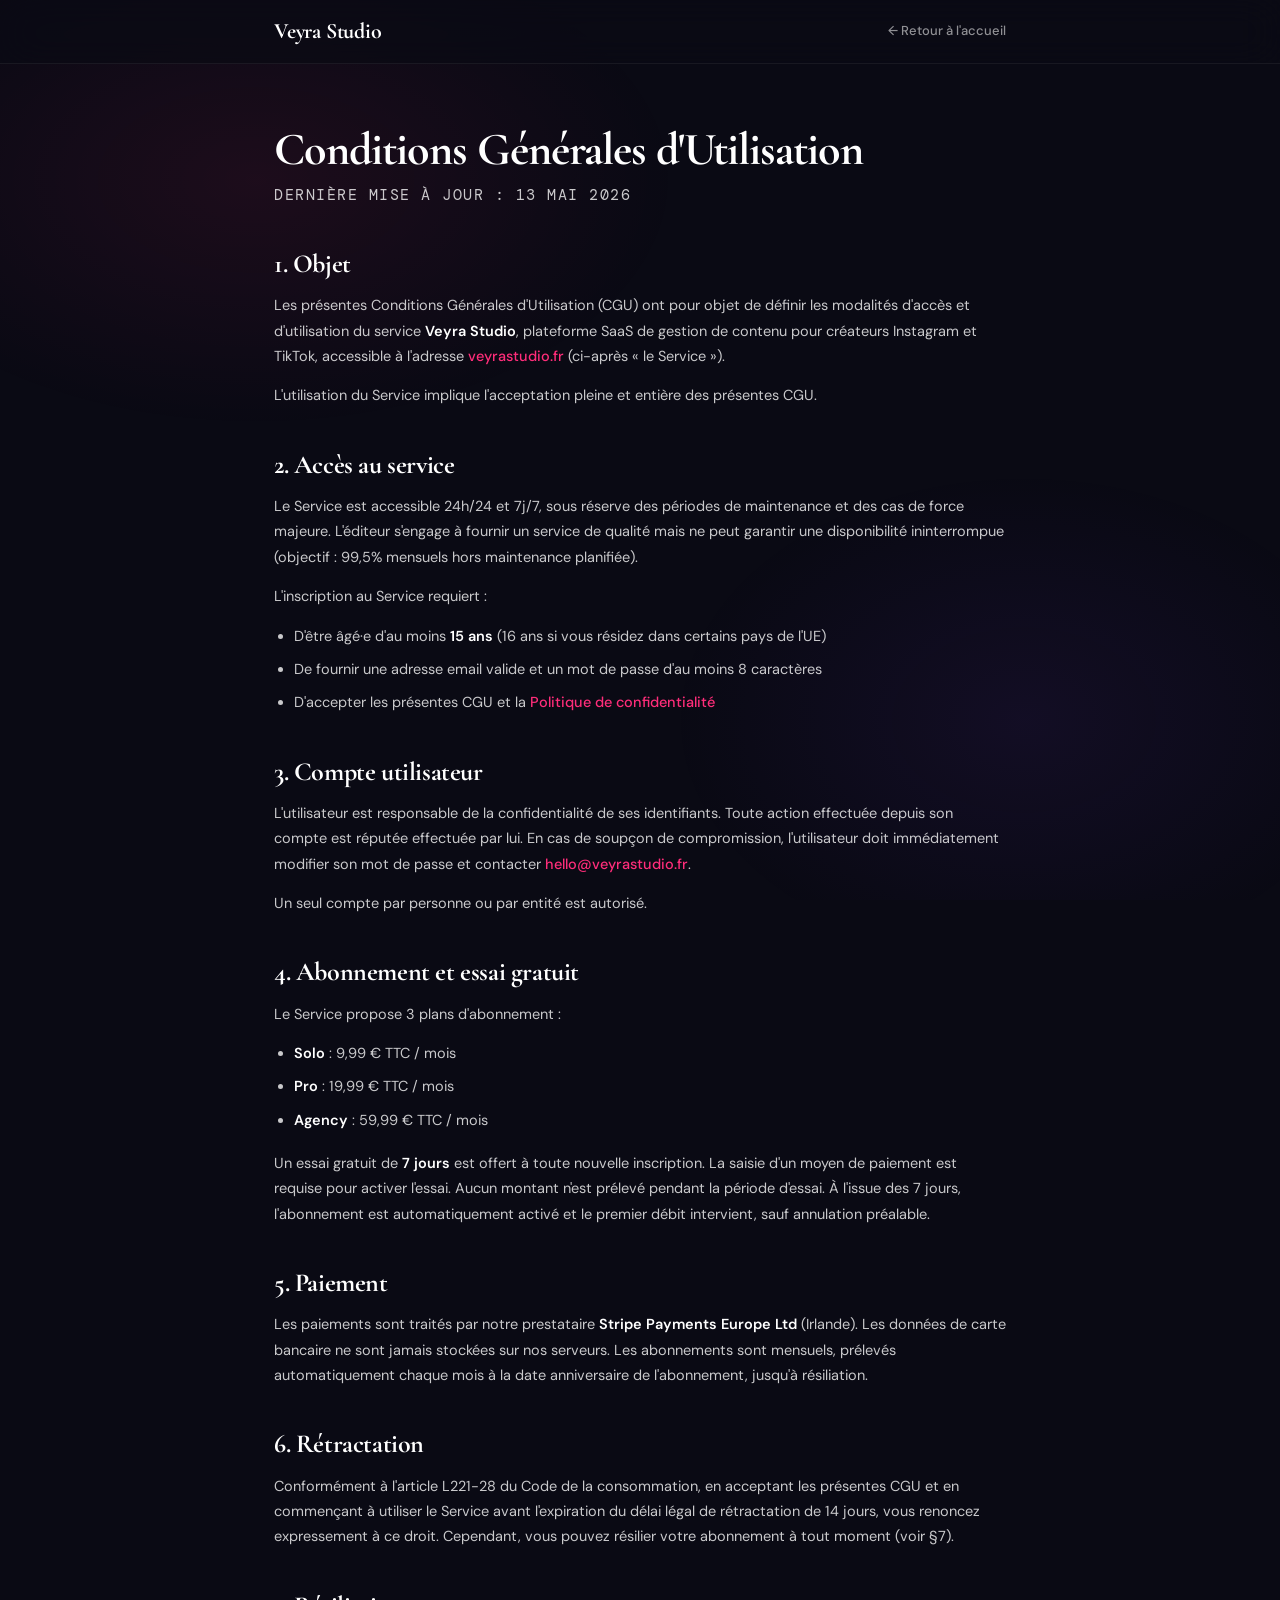
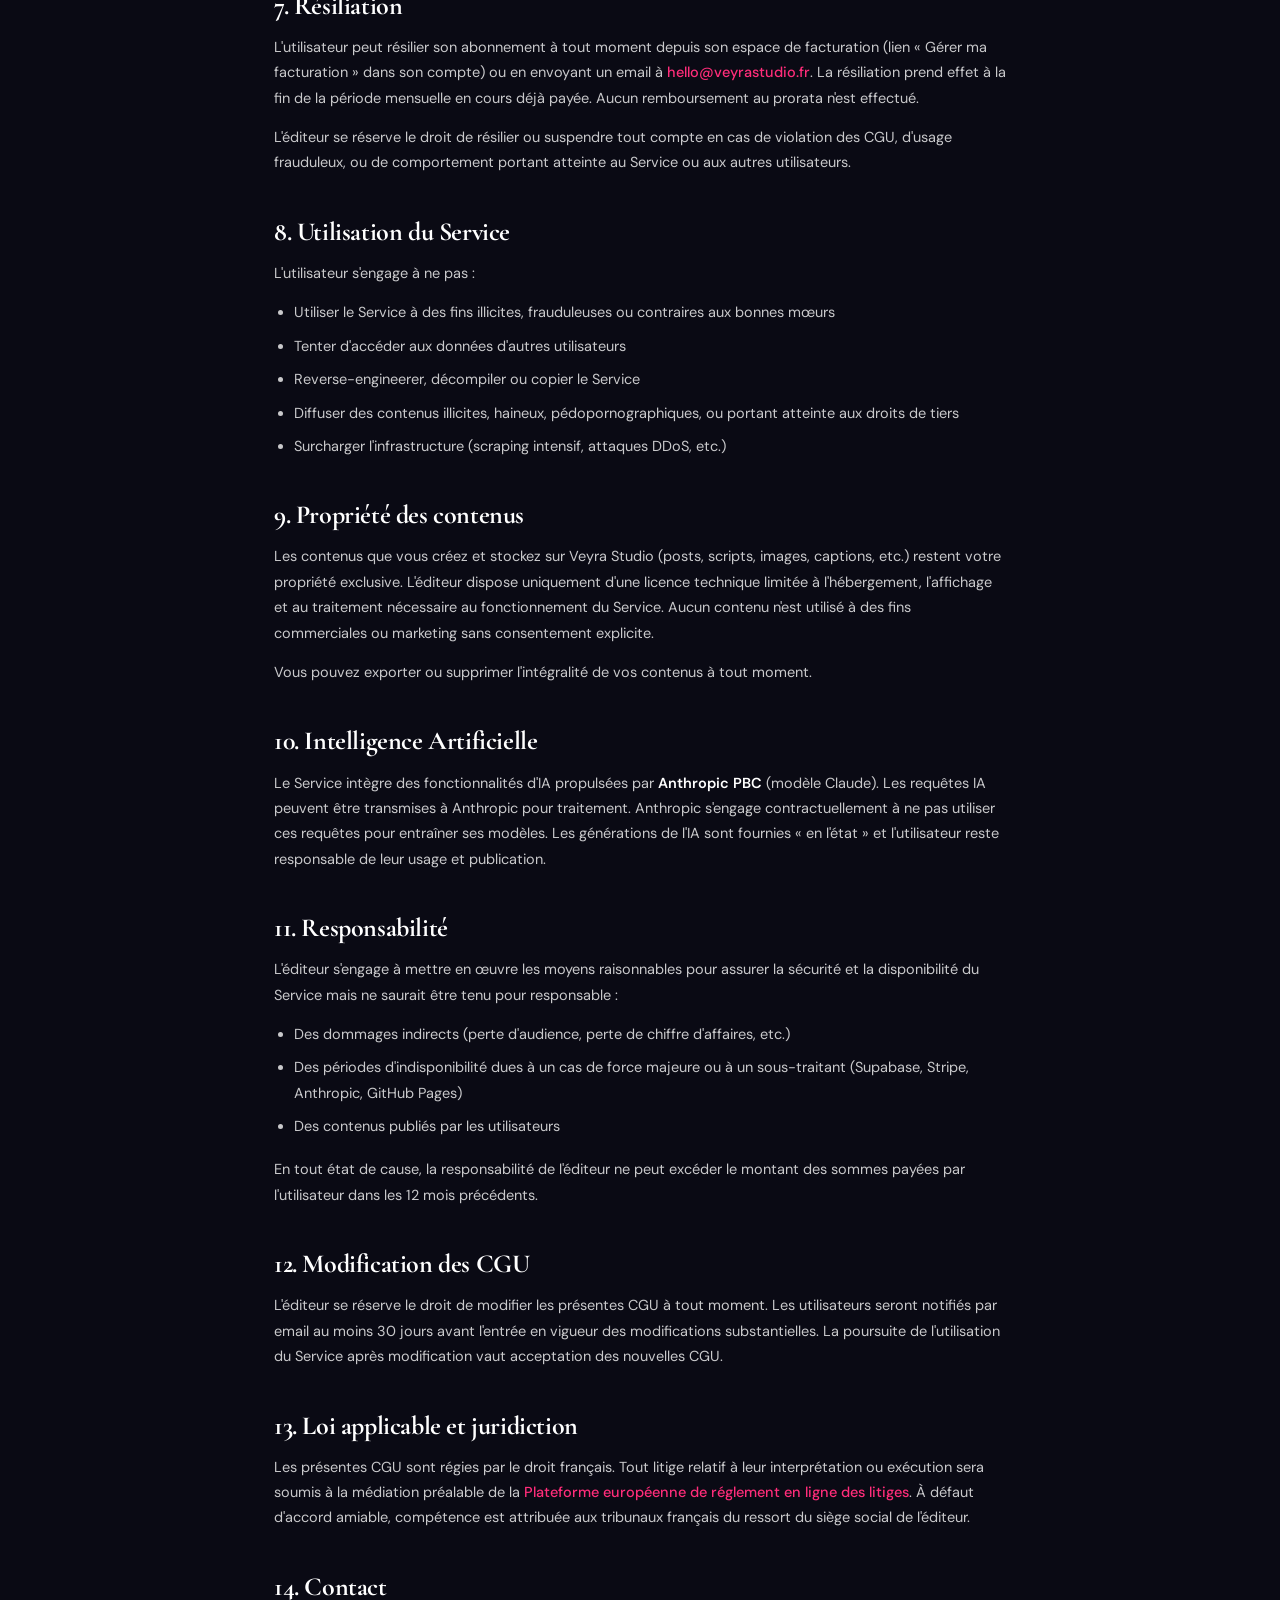
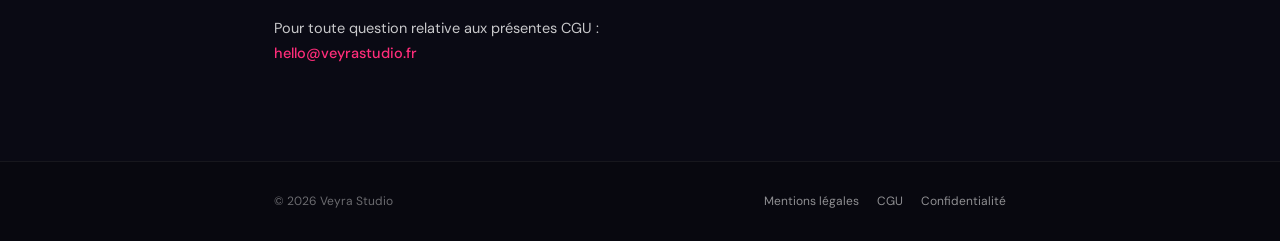
==== cgu.html @ 6ecb507b "Chantier 3/5 — Pages légales (mentions / CGU / confidentialité) 3 pages standalone HTML (RGPD-compli" ====
<!DOCTYPE html>
<html lang="fr">
<head>
<meta charset="UTF-8">
<meta name="viewport" content="width=device-width,initial-scale=1.0">
<title>Conditions G&eacute;n&eacute;rales d'Utilisation &mdash; Veyra Studio</title>
<meta name="description" content="Conditions G&eacute;n&eacute;rales d'Utilisation de Veyra Studio &mdash; r&egrave;gles d'acc&egrave;s et d'utilisation du service.">
<meta name="robots" content="index,follow">
<link rel="canonical" href="https://veyrastudio.fr/cgu.html">
<link rel="icon" type="image/svg+xml" href="/favicon.svg">
<link rel="apple-touch-icon" sizes="180x180" href="/apple-touch-icon.png">
<link rel="preconnect" href="https://fonts.googleapis.com">
<link href="https://fonts.googleapis.com/css2?family=Cormorant+Garamond:ital,wght@0,600;0,700;1,700&family=DM+Sans:opsz,wght@9..40,300;9..40,400;9..40,500;9..40,600;9..40,700&family=DM+Mono:wght@400;500&display=swap" rel="stylesheet">
<link rel="stylesheet" href="css/style.css?v=8">
</head>
<body class="legal-body">

<header class="legal-header">
  <div class="legal-wrap">
    <a href="/" class="legal-logo">Veyra Studio</a>
    <a href="/" class="legal-back">&larr; Retour &agrave; l'accueil</a>
  </div>
</header>

<main class="legal-main">
  <div class="legal-wrap">

    <h1>Conditions G&eacute;n&eacute;rales d'Utilisation</h1>
    <p class="legal-lead">Derni&egrave;re mise &agrave; jour&nbsp;: 13 mai 2026</p>

    <h2>1. Objet</h2>
    <p>
      Les pr&eacute;sentes Conditions G&eacute;n&eacute;rales d'Utilisation (CGU) ont pour objet de d&eacute;finir les modalit&eacute;s d'acc&egrave;s et d'utilisation du service <strong>Veyra Studio</strong>, plateforme SaaS de gestion de contenu pour cr&eacute;ateurs Instagram et TikTok, accessible &agrave; l'adresse <a href="https://veyrastudio.fr">veyrastudio.fr</a> (ci-apr&egrave;s &laquo;&nbsp;le Service&nbsp;&raquo;).
    </p>
    <p>
      L'utilisation du Service implique l'acceptation pleine et enti&egrave;re des pr&eacute;sentes CGU.
    </p>

    <h2>2. Acc&egrave;s au service</h2>
    <p>
      Le Service est accessible 24h/24 et 7j/7, sous r&eacute;serve des p&eacute;riodes de maintenance et des cas de force majeure. L'&eacute;diteur s'engage &agrave; fournir un service de qualit&eacute; mais ne peut garantir une disponibilit&eacute; ininterrompue (objectif&nbsp;: 99,5% mensuels hors maintenance planifi&eacute;e).
    </p>
    <p>
      L'inscription au Service requiert&nbsp;:
    </p>
    <ul>
      <li>D'&ecirc;tre &acirc;g&eacute;&middot;e d'au moins <strong>15 ans</strong> (16 ans si vous r&eacute;sidez dans certains pays de l'UE)</li>
      <li>De fournir une adresse email valide et un mot de passe d'au moins 8 caract&egrave;res</li>
      <li>D'accepter les pr&eacute;sentes CGU et la <a href="/confidentialite.html">Politique de confidentialit&eacute;</a></li>
    </ul>

    <h2>3. Compte utilisateur</h2>
    <p>
      L'utilisateur est responsable de la confidentialit&eacute; de ses identifiants. Toute action effectu&eacute;e depuis son compte est r&eacute;put&eacute;e effectu&eacute;e par lui. En cas de soup&ccedil;on de compromission, l'utilisateur doit imm&eacute;diatement modifier son mot de passe et contacter <a href="mailto:hello@veyrastudio.fr">hello@veyrastudio.fr</a>.
    </p>
    <p>
      Un seul compte par personne ou par entit&eacute; est autoris&eacute;.
    </p>

    <h2>4. Abonnement et essai gratuit</h2>
    <p>
      Le Service propose 3 plans d'abonnement&nbsp;:
    </p>
    <ul>
      <li><strong>Solo</strong>&nbsp;: 9,99&nbsp;&euro; TTC / mois</li>
      <li><strong>Pro</strong>&nbsp;: 19,99&nbsp;&euro; TTC / mois</li>
      <li><strong>Agency</strong>&nbsp;: 59,99&nbsp;&euro; TTC / mois</li>
    </ul>
    <p>
      Un essai gratuit de <strong>7 jours</strong> est offert &agrave; toute nouvelle inscription. La saisie d'un moyen de paiement est requise pour activer l'essai. Aucun montant n'est pr&eacute;lev&eacute; pendant la p&eacute;riode d'essai. &Agrave; l'issue des 7 jours, l'abonnement est automatiquement activ&eacute; et le premier d&eacute;bit intervient, sauf annulation pr&eacute;alable.
    </p>

    <h2>5. Paiement</h2>
    <p>
      Les paiements sont trait&eacute;s par notre prestataire <strong>Stripe Payments Europe Ltd</strong> (Irlande). Les donn&eacute;es de carte bancaire ne sont jamais stock&eacute;es sur nos serveurs. Les abonnements sont mensuels, pr&eacute;lev&eacute;s automatiquement chaque mois &agrave; la date anniversaire de l'abonnement, jusqu'&agrave; r&eacute;siliation.
    </p>

    <h2>6. R&eacute;tractation</h2>
    <p>
      Conform&eacute;ment &agrave; l'article L221-28 du Code de la consommation, en acceptant les pr&eacute;sentes CGU et en commen&ccedil;ant &agrave; utiliser le Service avant l'expiration du d&eacute;lai l&eacute;gal de r&eacute;tractation de 14 jours, vous renoncez expressement &agrave; ce droit. Cependant, vous pouvez r&eacute;silier votre abonnement &agrave; tout moment (voir &sect;7).
    </p>

    <h2>7. R&eacute;siliation</h2>
    <p>
      L'utilisateur peut r&eacute;silier son abonnement &agrave; tout moment depuis son espace de facturation (lien &laquo;&nbsp;G&eacute;rer ma facturation&nbsp;&raquo; dans son compte) ou en envoyant un email &agrave; <a href="mailto:hello@veyrastudio.fr">hello@veyrastudio.fr</a>. La r&eacute;siliation prend effet &agrave; la fin de la p&eacute;riode mensuelle en cours d&eacute;j&agrave; pay&eacute;e. Aucun remboursement au prorata n'est effectu&eacute;.
    </p>
    <p>
      L'&eacute;diteur se r&eacute;serve le droit de r&eacute;silier ou suspendre tout compte en cas de violation des CGU, d'usage frauduleux, ou de comportement portant atteinte au Service ou aux autres utilisateurs.
    </p>

    <h2>8. Utilisation du Service</h2>
    <p>L'utilisateur s'engage &agrave; ne pas&nbsp;:</p>
    <ul>
      <li>Utiliser le Service &agrave; des fins illicites, frauduleuses ou contraires aux bonnes m&oelig;urs</li>
      <li>Tenter d'acc&eacute;der aux donn&eacute;es d'autres utilisateurs</li>
      <li>Reverse-engineerer, d&eacute;compiler ou copier le Service</li>
      <li>Diffuser des contenus illicites, haineux, p&eacute;dopornographiques, ou portant atteinte aux droits de tiers</li>
      <li>Surcharger l'infrastructure (scraping intensif, attaques DDoS, etc.)</li>
    </ul>

    <h2>9. Propri&eacute;t&eacute; des contenus</h2>
    <p>
      Les contenus que vous cr&eacute;ez et stockez sur Veyra Studio (posts, scripts, images, captions, etc.) restent votre propri&eacute;t&eacute; exclusive. L'&eacute;diteur dispose uniquement d'une licence technique limit&eacute;e &agrave; l'h&eacute;bergement, l'affichage et au traitement n&eacute;cessaire au fonctionnement du Service. Aucun contenu n'est utilis&eacute; &agrave; des fins commerciales ou marketing sans consentement explicite.
    </p>
    <p>
      Vous pouvez exporter ou supprimer l'int&eacute;gralit&eacute; de vos contenus &agrave; tout moment.
    </p>

    <h2>10. Intelligence Artificielle</h2>
    <p>
      Le Service int&egrave;gre des fonctionnalit&eacute;s d'IA propuls&eacute;es par <strong>Anthropic PBC</strong> (mod&egrave;le Claude). Les requ&ecirc;tes IA peuvent &ecirc;tre transmises &agrave; Anthropic pour traitement. Anthropic s'engage contractuellement &agrave; ne pas utiliser ces requ&ecirc;tes pour entra&icirc;ner ses mod&egrave;les. Les g&eacute;n&eacute;rations de l'IA sont fournies &laquo;&nbsp;en l'&eacute;tat&nbsp;&raquo; et l'utilisateur reste responsable de leur usage et publication.
    </p>

    <h2>11. Responsabilit&eacute;</h2>
    <p>
      L'&eacute;diteur s'engage &agrave; mettre en &oelig;uvre les moyens raisonnables pour assurer la s&eacute;curit&eacute; et la disponibilit&eacute; du Service mais ne saurait &ecirc;tre tenu pour responsable&nbsp;:
    </p>
    <ul>
      <li>Des dommages indirects (perte d'audience, perte de chiffre d'affaires, etc.)</li>
      <li>Des p&eacute;riodes d'indisponibilit&eacute; dues &agrave; un cas de force majeure ou &agrave; un sous-traitant (Supabase, Stripe, Anthropic, GitHub Pages)</li>
      <li>Des contenus publi&eacute;s par les utilisateurs</li>
    </ul>
    <p>
      En tout &eacute;tat de cause, la responsabilit&eacute; de l'&eacute;diteur ne peut exc&eacute;der le montant des sommes pay&eacute;es par l'utilisateur dans les 12 mois pr&eacute;c&eacute;dents.
    </p>

    <h2>12. Modification des CGU</h2>
    <p>
      L'&eacute;diteur se r&eacute;serve le droit de modifier les pr&eacute;sentes CGU &agrave; tout moment. Les utilisateurs seront notifi&eacute;s par email au moins 30 jours avant l'entr&eacute;e en vigueur des modifications substantielles. La poursuite de l'utilisation du Service apr&egrave;s modification vaut acceptation des nouvelles CGU.
    </p>

    <h2>13. Loi applicable et juridiction</h2>
    <p>
      Les pr&eacute;sentes CGU sont r&eacute;gies par le droit fran&ccedil;ais. Tout litige relatif &agrave; leur interpr&eacute;tation ou ex&eacute;cution sera soumis &agrave; la m&eacute;diation pr&eacute;alable de la <a href="https://www.economie.gouv.fr/mediation-conso" target="_blank" rel="noopener">Plateforme europ&eacute;enne de r&eacute;glement en ligne des litiges</a>. &Agrave; d&eacute;faut d'accord amiable, comp&eacute;tence est attribu&eacute;e aux tribunaux fran&ccedil;ais du ressort du si&egrave;ge social de l'&eacute;diteur.
    </p>

    <h2>14. Contact</h2>
    <p>
      Pour toute question relative aux pr&eacute;sentes CGU&nbsp;:<br>
      <a href="mailto:hello@veyrastudio.fr">hello@veyrastudio.fr</a>
    </p>

  </div>
</main>

<footer class="legal-footer">
  <div class="legal-wrap">
    <span>&copy; 2026 Veyra Studio</span>
    <span class="legal-footer-links">
      <a href="/mentions-legales.html">Mentions l&eacute;gales</a>
      <a href="/cgu.html">CGU</a>
      <a href="/confidentialite.html">Confidentialit&eacute;</a>
    </span>
  </div>
</footer>

</body>
</html>
---- css/style.css ----
/* ═══════════════════════════════════════════════
   VEYRA STUDIO — Styles
   ═══════════════════════════════════════════════ */

*{margin:0;padding:0;box-sizing:border-box;}
:root{
  --rose:#FF2D7A;--violet:#7C3AED;--tt:#FF004F;--ig:#C13584;
  --cyan:#06B6D4;--green:#059669;--amber:#F59E0B;--red:#EF4444;
  --bord:#E5E7EB;--surf:#F8F8FA;--muted:#6B7280;--ink:#18181B;
  --dark:#0A0A14;
}
body{font-family:'DM Sans',sans-serif;background:#F4F4F6;color:var(--ink);font-size:14px;line-height:1.6;-webkit-font-smoothing:antialiased;transition:background .3s,color .3s;}

/* ═══ DARK MODE ═══ */
body.dark{background:#0D0D1A;color:#F0F0F0;--bord:#2A2A3A;--surf:#13131F;--muted:#9CA3AF;--ink:#F0F0F0;}
body.dark .hdr{background:var(--dark);}
body.dark .cwrap{background:transparent;}
body.dark .tab-panel,.dark .tab-content{background:transparent;}
body.dark .pub-card,.dark .prod-card,.dark .fw-week,.dark .chart-block,.dark .ana-kpi,.dark .ps-card,.dark .fw-ps,.dark .pcal-wrap,.dark .pcal-day,.dark .week-hdr{background:#1A1A2E;border-color:#2A2A3A;color:#F0F0F0;}
body.dark .stats-panel,.dark .sp-inner{background:#13131F;border-color:#2A2A3A;}
body.dark input,.dark textarea,.dark select{background:#1A1A2E;color:#F0F0F0;border-color:#2A2A3A;}
body.dark .bnav{background:#0D0D1A;border-color:#2A2A3A;}
body.dark .bnt{color:#9CA3AF;}
body.dark .bnt.active{color:#fff;}
body.dark .modal-box{background:#1A1A2E;border-color:#2A2A3A;}
body.dark .fw-tip,.dark .ana-tip{background:#1A1A2E;border-color:#2A2A3A;}
body.dark table{background:#1A1A2E;}
body.dark th,.dark td{border-color:#2A2A3A;color:#F0F0F0;}
body.dark .sb{background:#13131F;border-color:#2A2A3A;color:#F0F0F0;}
body.dark .eng-row{background:#13131F;}

/* Dark mode toggle + theme picker */
.dark-toggle{background:none;border:1.5px solid rgba(255,255,255,.15);border-radius:8px;cursor:pointer;font-size:14px;padding:4px 8px;color:#fff;transition:all .15s;}
.dark-toggle:hover{background:rgba(255,255,255,.1);}
.theme-picker{width:26px;height:26px;border:2px solid rgba(255,255,255,.2);border-radius:50%;cursor:pointer;padding:0;background:none;outline:none;-webkit-appearance:none;}
.theme-picker::-webkit-color-swatch-wrapper{padding:0;border-radius:50%;}
.theme-picker::-webkit-color-swatch{border:none;border-radius:50%;}
::-webkit-scrollbar{width:4px;height:4px;}::-webkit-scrollbar-thumb{background:#d1d5db;border-radius:99px;}
@keyframes fadeUp{from{opacity:0;transform:translateY(10px)}to{opacity:1;transform:translateY(0)}}
@keyframes fadeIn{from{opacity:0}to{opacity:1}}
@keyframes shake{0%,100%{transform:translateX(0)}20%,60%{transform:translateX(-5px)}40%,80%{transform:translateX(5px)}}

/* ═══ LOGIN / SIGNUP ═══ */
#login-page{position:fixed;inset:0;background:var(--dark);display:flex;align-items:center;justify-content:center;z-index:999;padding:20px;overflow-y:auto;}
#login-page::before{content:'';position:absolute;inset:0;background:radial-gradient(ellipse 60% 70% at 20% 60%,rgba(255,45,122,.18),transparent 55%),radial-gradient(ellipse 50% 60% at 80% 30%,rgba(124,58,237,.15),transparent 50%);pointer-events:none;}
.lbox{position:relative;width:100%;max-width:380px;padding:32px 28px;background:rgba(255,255,255,.025);border:1.5px solid rgba(255,255,255,.06);border-radius:20px;backdrop-filter:blur(20px);-webkit-backdrop-filter:blur(20px);box-shadow:0 24px 60px rgba(0,0,0,.4);animation:fadeUp .4s ease;}
.llogo{font-family:'Cormorant Garamond',serif;font-size:32px;font-weight:700;color:#fff;text-align:center;margin-bottom:6px;letter-spacing:-.3px;}
.llogo em{color:var(--rose);font-style:italic;}
.lsub{text-align:center;font-size:12px;color:rgba(255,255,255,.45);margin-bottom:24px;font-weight:400;}

.lf{margin-bottom:14px;}
.lf label{display:block;font-size:10px;font-weight:700;color:rgba(255,255,255,.5);text-transform:uppercase;letter-spacing:.8px;margin-bottom:6px;}
.lf input{width:100%;padding:12px 14px;background:rgba(255,255,255,.05);border:1.5px solid rgba(255,255,255,.1);border-radius:10px;color:#fff;font-size:14px;font-family:'DM Sans',sans-serif;outline:none;transition:border-color .18s,background .18s;}
.lf input:focus{border-color:var(--rose);background:rgba(255,255,255,.07);}
.lf input::placeholder{color:rgba(255,255,255,.25);}

.lp-wrap{position:relative;}
.lp-wrap input{padding-right:42px;}
.lp-toggle{position:absolute;top:50%;right:10px;transform:translateY(-50%);background:none;border:none;color:rgba(255,255,255,.4);cursor:pointer;padding:6px;border-radius:6px;display:flex;align-items:center;justify-content:center;transition:color .15s;}
.lp-toggle:hover{color:rgba(255,255,255,.85);}
.lp-toggle.shown{color:var(--rose);}

.lbtn{width:100%;padding:13px;background:var(--rose);border:none;border-radius:10px;color:#fff;font-size:14px;font-weight:700;font-family:'DM Sans',sans-serif;cursor:pointer;margin-top:8px;transition:opacity .18s,transform .15s,box-shadow .18s;letter-spacing:.2px;}
.lbtn:hover{opacity:.92;transform:translateY(-1px);box-shadow:0 8px 20px rgba(255,45,122,.35);}
.lbtn:disabled{opacity:.5;cursor:not-allowed;transform:none;box-shadow:none;}

.lerr{background:rgba(239,68,68,.1);border:1px solid rgba(239,68,68,.25);border-radius:8px;padding:10px 13px;font-size:12px;color:#FCA5A5;margin-top:12px;text-align:center;opacity:0;max-height:0;overflow:hidden;transition:opacity .2s,max-height .25s;}
.lerr.show{opacity:1;max-height:100px;animation:shake .35s ease;}
.lerr.success{background:rgba(5,150,105,.12);border-color:rgba(5,150,105,.3);color:#6EE7B7;}

/* Segmented tabs */
.auth-tabs{position:relative;display:flex;background:rgba(255,255,255,.05);border:1.5px solid rgba(255,255,255,.08);border-radius:12px;padding:4px;margin-bottom:22px;}
.auth-tab{position:relative;z-index:1;flex:1;padding:9px 10px;background:transparent;border:none;border-radius:8px;color:rgba(255,255,255,.55);font-size:13px;font-weight:600;font-family:'DM Sans',sans-serif;cursor:pointer;transition:color .2s;outline:none;}
.auth-tab:hover{color:rgba(255,255,255,.85);}
.auth-tab.active{color:#fff;}
.auth-tab-indicator{position:absolute;top:4px;bottom:4px;left:4px;width:calc(50% - 4px);background:linear-gradient(135deg,var(--rose),#E11D74);border-radius:8px;box-shadow:0 4px 14px rgba(255,45,122,.35);transition:transform .28s cubic-bezier(.32,.72,0,1);z-index:0;}
.auth-tabs[data-mode="signup"] .auth-tab-indicator{transform:translateX(100%);}

/* Password strength */
.pwd-strength{height:3px;background:rgba(255,255,255,.07);border-radius:2px;margin-top:8px;overflow:hidden;}
.pwd-strength > span{display:block;height:100%;width:0%;background:var(--red);border-radius:2px;transition:width .25s ease,background .25s ease;}
.pwd-strength.weak > span{width:33%;background:#EF4444;}
.pwd-strength.medium > span{width:66%;background:#F59E0B;}
.pwd-strength.strong > span{width:100%;background:#10B981;}

/* Hints */
.auth-hint{font-size:11px;color:rgba(255,255,255,.45);margin-top:7px;line-height:1.45;}
.auth-hint.error{color:#FCA5A5;}
.auth-hint.success{color:#6EE7B7;}
.auth-hint.success::before{content:'✓ ';font-weight:700;}
.auth-hint.error::before{content:'✗ ';font-weight:700;}

/* ═══ APP ═══ */
#app{display:none;min-height:100vh;}
/* ═══ DATE/TIME INPUTS ═══ */
input[type="date"],input[type="time"]{background:#fff;border:1.5px solid var(--bord);border-radius:9px;padding:9px 12px;font-family:'DM Sans',sans-serif;font-size:13px;color:var(--ink);outline:none;width:100%;cursor:pointer;transition:border-color .15s;}
input[type="date"]:focus,input[type="time"]:focus{border-color:var(--rose);}
input[type="date"]::-webkit-calendar-picker-indicator{cursor:pointer;opacity:.5;}
#sync-indicator{position:fixed;top:12px;right:12px;z-index:9999;font-size:11px;font-weight:700;padding:5px 12px;border-radius:20px;background:rgba(5,150,105,.12);color:#059669;opacity:0;transition:opacity .4s;pointer-events:none;font-family:'DM Mono',monospace;letter-spacing:.3px;}

/* ═══ PAYWALL PAGE ═══ */
#paywall-page{position:fixed;inset:0;background:var(--dark);display:none;align-items:flex-start;justify-content:center;z-index:998;padding:40px 20px;overflow-y:auto;}
#paywall-page::before{content:'';position:absolute;inset:0;background:radial-gradient(ellipse 60% 70% at 20% 80%,rgba(255,45,122,.16),transparent 55%),radial-gradient(ellipse 50% 60% at 80% 20%,rgba(124,58,237,.14),transparent 50%);pointer-events:none;}
.pw-wrap{position:relative;width:100%;max-width:480px;animation:fadeUp .5s ease;}
.pw-brand{font-family:'Cormorant Garamond',serif;font-size:22px;font-weight:700;color:#fff;text-align:center;margin-bottom:36px;letter-spacing:-.2px;opacity:.95;}
.pw-headline{font-family:'Cormorant Garamond',serif;font-size:34px;font-weight:700;color:#fff;text-align:center;margin-bottom:8px;line-height:1.15;letter-spacing:-.5px;}
.pw-sub{text-align:center;font-size:14px;color:rgba(255,255,255,.55);margin-bottom:28px;line-height:1.55;}
.pw-card{background:rgba(255,255,255,.03);border:1.5px solid rgba(255,255,255,.08);border-radius:20px;padding:26px;backdrop-filter:blur(20px);-webkit-backdrop-filter:blur(20px);box-shadow:0 24px 60px rgba(0,0,0,.35);}
.pw-card-top{display:flex;align-items:flex-start;justify-content:space-between;margin-bottom:22px;padding-bottom:22px;border-bottom:1.5px solid rgba(255,255,255,.06);}
.pw-card-tag{display:inline-block;font-size:9px;font-weight:800;letter-spacing:2.5px;color:var(--rose);background:rgba(255,45,122,.12);padding:4px 9px;border-radius:6px;margin-bottom:10px;}
.pw-card-price{font-family:'Cormorant Garamond',serif;color:#fff;display:flex;align-items:baseline;gap:4px;}
.pw-card-price strong{font-size:38px;font-weight:700;letter-spacing:-1px;}
.pw-card-price span{font-size:13px;color:rgba(255,255,255,.5);font-family:'DM Sans',sans-serif;}
.pw-card-trial{font-size:12px;color:#6EE7B7;margin-top:6px;font-weight:500;}
.pw-features{display:flex;flex-direction:column;gap:14px;margin-bottom:22px;}
.pw-feat{display:flex;gap:12px;align-items:flex-start;}
.pw-feat-icon{width:32px;height:32px;flex-shrink:0;display:flex;align-items:center;justify-content:center;background:rgba(255,255,255,.05);border-radius:8px;font-size:16px;}
.pw-feat-title{font-size:13px;font-weight:600;color:#fff;margin-bottom:2px;}
.pw-feat-desc{font-size:12px;color:rgba(255,255,255,.5);line-height:1.4;}
.pw-cta{width:100%;padding:14px;background:var(--rose);border:none;border-radius:11px;color:#fff;font-size:14px;font-weight:700;font-family:'DM Sans',sans-serif;cursor:pointer;transition:opacity .18s,transform .15s,box-shadow .18s;letter-spacing:.2px;}
.pw-cta:hover{opacity:.94;transform:translateY(-1px);box-shadow:0 10px 26px rgba(255,45,122,.4);}
.pw-cta:disabled{opacity:.5;cursor:not-allowed;transform:none;box-shadow:none;}
.pw-trust{display:flex;align-items:center;justify-content:center;gap:8px;margin-top:12px;font-size:11px;color:rgba(255,255,255,.4);}
.pw-foot{display:flex;justify-content:center;gap:14px;margin-top:24px;}
.pw-secondary,.pw-logout{background:none;border:none;color:rgba(255,255,255,.45);font-size:12px;font-weight:500;cursor:pointer;font-family:'DM Sans',sans-serif;padding:6px 8px;transition:color .15s;}
.pw-secondary:hover,.pw-logout:hover{color:#fff;}

/* Paywall 3-plan grid */
.pw-wrap-wide{max-width:1080px;}
.pw-plans{display:grid;grid-template-columns:repeat(3,1fr);gap:16px;align-items:start;margin-bottom:18px;}
.pw-plan{position:relative;padding:24px 22px;background:rgba(255,255,255,.03);border:1.5px solid rgba(255,255,255,.08);border-radius:18px;backdrop-filter:blur(18px);-webkit-backdrop-filter:blur(18px);box-shadow:0 18px 44px rgba(0,0,0,.35);transition:transform .25s,border-color .25s;}
.pw-plan:hover{transform:translateY(-3px);border-color:rgba(255,255,255,.16);}
.pw-plan-popular{border-color:rgba(255,45,122,.5);background:linear-gradient(180deg,rgba(255,45,122,.08),rgba(255,255,255,.025) 30%);box-shadow:0 18px 44px rgba(255,45,122,.18),0 0 0 1px rgba(255,45,122,.25);transform:translateY(-6px);}
.pw-plan-popular:hover{transform:translateY(-9px);}
.pw-plan-badge{position:absolute;top:-12px;left:50%;transform:translateX(-50%);background:linear-gradient(135deg,#FF2D7A,#7C3AED);color:#fff;font-size:9px;font-weight:800;letter-spacing:1.8px;padding:5px 12px;border-radius:99px;box-shadow:0 6px 18px rgba(255,45,122,.4);}
.pw-plan-tag{display:inline-block;font-size:9px;font-weight:800;letter-spacing:2.2px;color:var(--rose);background:rgba(255,45,122,.12);padding:4px 9px;border-radius:6px;margin-bottom:10px;}
.pw-plan-name{font-size:11px;color:rgba(255,255,255,.5);margin-bottom:14px;font-weight:500;}
.pw-plan-price{font-family:'Cormorant Garamond',serif;color:#fff;display:flex;align-items:baseline;gap:5px;margin-bottom:8px;}
.pw-plan-price strong{font-size:36px;font-weight:700;letter-spacing:-1px;}
.pw-plan-price span{font-size:13px;color:rgba(255,255,255,.5);font-family:'DM Sans',sans-serif;}
.pw-plan-trial{font-size:11px;color:#6EE7B7;font-weight:500;margin-bottom:18px;padding-bottom:18px;border-bottom:1.5px solid rgba(255,255,255,.06);}
.pw-plan-feats{list-style:none;padding:0;margin:0 0 22px 0;}
.pw-plan-feats li{font-size:12.5px;color:rgba(255,255,255,.78);padding:6px 0 6px 22px;position:relative;line-height:1.4;}
.pw-plan-feats li::before{content:'';position:absolute;left:0;top:11px;width:11px;height:6px;border-left:1.8px solid var(--rose);border-bottom:1.8px solid var(--rose);transform:rotate(-45deg);}
.pw-plan-cta{width:100%;}
.pw-cta-ghost{padding:13px;background:rgba(255,255,255,.05);border:1.5px solid rgba(255,255,255,.12);border-radius:10px;color:#fff;font-size:13px;font-weight:700;font-family:'DM Sans',sans-serif;cursor:pointer;transition:all .18s;}
.pw-cta-ghost:hover{background:rgba(255,255,255,.1);border-color:rgba(255,255,255,.2);}
.pw-cta-ghost:disabled{opacity:.5;cursor:not-allowed;}

@media (max-width:900px){
  .pw-plans{grid-template-columns:1fr;max-width:420px;margin:0 auto 18px;}
  .pw-plan-popular{transform:none;}
  .pw-plan-popular:hover{transform:translateY(-3px);}
}

/* ═══ HEADER SUB BADGE ═══ */
.sub-badge{align-items:center;gap:5px;padding:4px 10px;border-radius:99px;font-size:10px;font-weight:800;font-family:'DM Mono',monospace;letter-spacing:1.2px;cursor:pointer;border:1.5px solid transparent;transition:transform .15s,opacity .15s;user-select:none;}
.sub-badge:hover{transform:translateY(-1px);opacity:.92;}
.sub-badge.trial{background:rgba(124,58,237,.18);border-color:rgba(124,58,237,.35);color:#C4B5FD;}
.sub-badge.active{background:rgba(255,45,122,.18);border-color:rgba(255,45,122,.35);color:#FFC1D8;}
.sub-badge.admin{background:rgba(245,158,11,.18);border-color:rgba(245,158,11,.35);color:#FCD34D;}

/* "Back to landing" link inside the auth card */
.lbox-back{position:absolute;top:-32px;left:0;background:none;border:none;color:rgba(255,255,255,.5);font-size:12px;font-weight:500;font-family:'DM Sans',sans-serif;cursor:pointer;padding:6px 4px;transition:color .15s;}
.lbox-back:hover{color:#fff;}

/* ═══ LEGAL PAGES (mentions / CGU / privacy) ═══ */
body.legal-body{background:var(--dark);color:#F0F0F0;font-family:'DM Sans',sans-serif;-webkit-font-smoothing:antialiased;}
.legal-wrap{width:100%;max-width:780px;margin:0 auto;padding:0 24px;}
.legal-header{position:sticky;top:0;backdrop-filter:blur(20px);-webkit-backdrop-filter:blur(20px);background:rgba(10,10,20,.7);border-bottom:1px solid rgba(255,255,255,.06);z-index:10;}
.legal-header .legal-wrap{display:flex;align-items:center;justify-content:space-between;padding-top:14px;padding-bottom:14px;}
.legal-logo{font-family:'Cormorant Garamond',serif;font-size:22px;font-weight:700;color:#fff;letter-spacing:-.2px;text-decoration:none;}
.legal-back{color:rgba(255,255,255,.55);font-size:13px;text-decoration:none;font-weight:500;transition:color .15s;}
.legal-back:hover{color:#fff;}
.legal-main{padding:60px 0 80px;position:relative;}
.legal-main::before{content:'';position:fixed;inset:0;background:radial-gradient(ellipse 60% 50% at 20% 20%,rgba(255,45,122,.08),transparent 55%),radial-gradient(ellipse 50% 50% at 80% 80%,rgba(124,58,237,.08),transparent 55%);pointer-events:none;z-index:0;}
.legal-main > .legal-wrap{position:relative;z-index:1;}
.legal-main h1{font-family:'Cormorant Garamond',serif;font-size:46px;font-weight:700;color:#fff;letter-spacing:-1px;margin-bottom:8px;line-height:1.1;}
.legal-lead{font-family:'DM Mono',monospace;font-size:11px;letter-spacing:1.5px;color:rgba(255,255,255,.4);text-transform:uppercase;margin-bottom:36px;}
.legal-main h2{font-family:'Cormorant Garamond',serif;font-size:26px;font-weight:700;color:#fff;margin:40px 0 14px;line-height:1.2;letter-spacing:-.4px;}
.legal-main h3{font-size:15px;font-weight:700;color:#fff;margin:24px 0 10px;}
.legal-main p{font-size:14.5px;line-height:1.75;color:rgba(255,255,255,.78);margin-bottom:14px;}
.legal-main ul{padding-left:20px;margin-bottom:18px;}
.legal-main ul li{font-size:14.5px;line-height:1.75;color:rgba(255,255,255,.78);margin-bottom:8px;}
.legal-main strong{color:#fff;font-weight:600;}
.legal-main a{color:var(--rose);text-decoration:none;font-weight:500;}
.legal-main a:hover{text-decoration:underline;}
.legal-main code{font-family:'DM Mono',monospace;font-size:12px;background:rgba(255,255,255,.06);padding:2px 6px;border-radius:4px;color:#FFC1D8;}
.legal-table{width:100%;border-collapse:collapse;margin:18px 0;font-size:13.5px;}
.legal-table th{text-align:left;padding:10px 12px;background:rgba(255,255,255,.04);color:rgba(255,255,255,.6);font-weight:600;font-size:12px;text-transform:uppercase;letter-spacing:.6px;border-bottom:1.5px solid rgba(255,255,255,.1);}
.legal-table td{padding:10px 12px;border-bottom:1px solid rgba(255,255,255,.06);color:rgba(255,255,255,.78);line-height:1.55;vertical-align:top;}
.legal-footer{padding:30px 0;border-top:1px solid rgba(255,255,255,.06);background:rgba(0,0,0,.25);}
.legal-footer .legal-wrap{display:flex;align-items:center;justify-content:space-between;font-size:12px;color:rgba(255,255,255,.4);}
.legal-footer-links{display:flex;gap:18px;}
.legal-footer-links a{color:rgba(255,255,255,.55);text-decoration:none;transition:color .15s;}
.legal-footer-links a:hover{color:#fff;}
@media (max-width:560px){
  .legal-main h1{font-size:32px;}
  .legal-main h2{font-size:21px;}
  .legal-table{font-size:12px;}
  .legal-footer .legal-wrap{flex-direction:column;gap:12px;text-align:center;}
}

/* App-only UI elements must NEVER bleed onto the public landing */
body.on-landing #hash-fab,
body.on-landing #notes-fab,
body.on-landing #hash-panel,
body.on-landing #notes-panel,
body.on-landing #sync-indicator,
body.on-landing #milestone-popup,
body.on-landing .bnav{display:none !important;}

/* ═══ PUBLIC LANDING ═══ */
body.on-landing{background:var(--dark);color:#F0F0F0;overflow-x:hidden;}
#landing-page{display:block;position:relative;background:var(--dark);color:#F0F0F0;min-height:100vh;font-family:'DM Sans',sans-serif;}
#landing-page::before{content:'';position:fixed;inset:0;background:radial-gradient(ellipse 70% 60% at 15% 25%,rgba(255,45,122,.14),transparent 50%),radial-gradient(ellipse 60% 55% at 85% 75%,rgba(124,58,237,.12),transparent 50%);pointer-events:none;z-index:0;}
#landing-page > *{position:relative;z-index:1;}

.land-wrap{width:100%;max-width:1100px;margin:0 auto;padding:0 24px;}
.land-wrap-narrow{max-width:760px;}

/* Top nav */
.land-nav{position:sticky;top:0;backdrop-filter:blur(20px);-webkit-backdrop-filter:blur(20px);background:rgba(10,10,20,.7);border-bottom:1px solid rgba(255,255,255,.05);z-index:10;}
.land-nav-inner{display:flex;align-items:center;justify-content:space-between;padding-top:14px;padding-bottom:14px;gap:24px;}
.land-logo{font-family:'Cormorant Garamond',serif;font-size:22px;font-weight:700;color:#fff;letter-spacing:-.2px;}
.land-nav-links{display:flex;gap:28px;}
.land-nav-link{color:rgba(255,255,255,.6);font-size:13px;font-weight:500;text-decoration:none;transition:color .15s;}
.land-nav-link:hover{color:#fff;}
.land-nav-cta{display:flex;align-items:center;gap:10px;}
.land-link{background:none;border:none;color:rgba(255,255,255,.7);font-size:13px;font-weight:600;font-family:'DM Sans',sans-serif;cursor:pointer;padding:8px 10px;transition:color .15s;}
.land-link:hover{color:#fff;}
.land-btn-primary{padding:10px 18px;background:var(--rose);border:none;border-radius:9px;color:#fff;font-size:13px;font-weight:700;font-family:'DM Sans',sans-serif;cursor:pointer;letter-spacing:.2px;transition:opacity .18s,transform .15s,box-shadow .18s;}
.land-btn-primary:hover{opacity:.94;transform:translateY(-1px);box-shadow:0 8px 22px rgba(255,45,122,.35);}
.land-btn-lg{padding:14px 26px;font-size:14px;}
.land-btn-xl{padding:17px 38px;font-size:15px;}
.land-btn-ghost{padding:14px 26px;background:rgba(255,255,255,.04);border:1.5px solid rgba(255,255,255,.12);border-radius:9px;color:#fff;font-size:14px;font-weight:600;font-family:'DM Sans',sans-serif;cursor:pointer;transition:all .15s;}
.land-btn-ghost:hover{background:rgba(255,255,255,.08);border-color:rgba(255,255,255,.2);}

/* Hero */
.land-hero{padding:90px 0 100px;text-align:center;}
.land-hero-tag{display:inline-block;font-family:'DM Mono',monospace;font-size:10px;font-weight:600;letter-spacing:2.5px;color:rgba(255,255,255,.5);background:rgba(255,255,255,.04);border:1px solid rgba(255,255,255,.08);padding:6px 14px;border-radius:99px;margin-bottom:28px;}
.land-h1{font-family:'Cormorant Garamond',serif;font-size:64px;font-weight:700;line-height:1.05;letter-spacing:-1.5px;color:#fff;margin-bottom:22px;}
.land-h1 em{color:var(--rose);font-style:italic;}
.land-sub{font-size:17px;color:rgba(255,255,255,.6);max-width:620px;margin:0 auto 36px;line-height:1.6;}
.land-hero-ctas{display:flex;gap:12px;justify-content:center;flex-wrap:wrap;margin-bottom:24px;}
.land-trust-line{display:flex;gap:12px;justify-content:center;flex-wrap:wrap;font-size:12px;color:rgba(255,255,255,.4);}

/* Generic section */
.land-section{padding:90px 0;}
.land-section-alt{background:rgba(255,255,255,.012);border-top:1px solid rgba(255,255,255,.04);border-bottom:1px solid rgba(255,255,255,.04);}
.land-section-head{text-align:center;max-width:680px;margin:0 auto 56px;}
.land-eyebrow{font-family:'DM Mono',monospace;font-size:10px;font-weight:600;letter-spacing:2.5px;color:var(--rose);margin-bottom:16px;}
.land-h2{font-family:'Cormorant Garamond',serif;font-size:42px;font-weight:700;line-height:1.1;letter-spacing:-.8px;color:#fff;margin-bottom:14px;}
.land-section-sub{font-size:15px;color:rgba(255,255,255,.55);line-height:1.6;}

/* Features grid */
.land-features{display:grid;grid-template-columns:repeat(3,1fr);gap:20px;}
.land-feat{padding:18px 18px 22px;background:rgba(255,255,255,.025);border:1.5px solid rgba(255,255,255,.06);border-radius:18px;backdrop-filter:blur(10px);-webkit-backdrop-filter:blur(10px);transition:border-color .25s,background .25s;}
.land-feat:hover{border-color:rgba(255,255,255,.14);background:rgba(255,255,255,.035);}
.land-feat-title{font-size:16px;font-weight:700;color:#fff;margin-bottom:8px;letter-spacing:-.2px;}
.land-feat-desc{font-size:13px;color:rgba(255,255,255,.55);line-height:1.55;}
.land-feat em{color:var(--rose);font-style:normal;font-weight:600;}

/* Feature icon box (Swello-inspired) */
.land-feat-icon{width:60px;height:60px;border-radius:14px;display:flex;align-items:center;justify-content:center;margin-bottom:18px;color:#fff;position:relative;transition:transform .25s cubic-bezier(.32,.72,0,1),box-shadow .25s;}
.land-feat-icon svg{width:28px;height:28px;}
.land-feat:hover .land-feat-icon{transform:translateY(-3px) scale(1.04);}
.land-feat-icon-rose  {background:linear-gradient(135deg,#FF2D7A,#E11D74);box-shadow:0 8px 22px rgba(255,45,122,.35);}
.land-feat-icon-violet{background:linear-gradient(135deg,#7C3AED,#5B21B6);box-shadow:0 8px 22px rgba(124,58,237,.35);}
.land-feat-icon-cyan  {background:linear-gradient(135deg,#06B6D4,#0E7490);box-shadow:0 8px 22px rgba(6,182,212,.35);}
.land-feat-icon-green {background:linear-gradient(135deg,#10B981,#047857);box-shadow:0 8px 22px rgba(16,185,129,.35);}
.land-feat-icon-amber {background:linear-gradient(135deg,#F59E0B,#B45309);box-shadow:0 8px 22px rgba(245,158,11,.35);}
.land-feat-icon-indigo{background:linear-gradient(135deg,#6366F1,#3730A3);box-shadow:0 8px 22px rgba(99,102,241,.35);}

/* Steps */
.land-steps{display:grid;grid-template-columns:repeat(3,1fr);gap:18px;}
.land-step{padding:32px 26px;background:rgba(255,255,255,.025);border:1.5px solid rgba(255,255,255,.06);border-radius:18px;}
.land-step-num{font-family:'Cormorant Garamond',serif;font-size:46px;font-weight:700;color:var(--rose);line-height:1;margin-bottom:18px;letter-spacing:-2px;}
.land-step-title{font-size:18px;font-weight:700;color:#fff;margin-bottom:10px;letter-spacing:-.2px;}
.land-step-desc{font-size:13px;color:rgba(255,255,255,.55);line-height:1.55;}

/* Pricing — 3-tier grid (Solo / Pro / Agency) */
.land-pricing{display:flex;justify-content:center;}
.land-pricing-grid{display:grid;grid-template-columns:repeat(3,1fr);gap:18px;align-items:start;}
.land-price-card{position:relative;width:100%;padding:30px 26px;background:rgba(255,255,255,.03);border:1.5px solid rgba(255,255,255,.08);border-radius:22px;backdrop-filter:blur(20px);-webkit-backdrop-filter:blur(20px);box-shadow:0 24px 60px rgba(0,0,0,.4);transition:transform .25s,border-color .25s;}
.land-price-card:hover{transform:translateY(-4px);border-color:rgba(255,255,255,.16);}
.land-price-card-popular{border-color:rgba(255,45,122,.5);background:linear-gradient(180deg,rgba(255,45,122,.08),rgba(255,255,255,.025) 30%);box-shadow:0 24px 60px rgba(255,45,122,.18),0 0 0 1px rgba(255,45,122,.25);transform:translateY(-8px);}
.land-price-card-popular:hover{transform:translateY(-12px);border-color:rgba(255,45,122,.65);}
.land-price-popular{position:absolute;top:-14px;left:50%;transform:translateX(-50%);background:linear-gradient(135deg,#FF2D7A,#7C3AED);color:#fff;font-size:10px;font-weight:800;letter-spacing:2px;padding:6px 14px;border-radius:99px;box-shadow:0 6px 18px rgba(255,45,122,.4);}
.land-price-name{font-size:12px;color:rgba(255,255,255,.5);margin-bottom:14px;font-weight:500;}
.land-price-tag{display:inline-block;font-size:10px;font-weight:800;letter-spacing:2.5px;color:var(--rose);background:rgba(255,45,122,.12);padding:5px 11px;border-radius:6px;margin-bottom:18px;}
.land-price-amount{font-family:'Cormorant Garamond',serif;color:#fff;display:flex;align-items:baseline;gap:6px;margin-bottom:10px;}
.land-price-amount strong{font-size:48px;font-weight:700;letter-spacing:-1.5px;}
.land-price-amount span{font-size:14px;color:rgba(255,255,255,.5);font-family:'DM Sans',sans-serif;}
.land-price-trial{font-size:13px;color:#6EE7B7;font-weight:500;margin-bottom:24px;padding-bottom:24px;border-bottom:1.5px solid rgba(255,255,255,.06);}
.land-price-feats{list-style:none;margin-bottom:24px;}
.land-price-feats li{font-size:13.5px;color:rgba(255,255,255,.75);padding:8px 0 8px 26px;position:relative;line-height:1.45;}
.land-price-feats li::before{content:'';position:absolute;left:0;top:13px;width:14px;height:8px;border-left:2px solid var(--rose);border-bottom:2px solid var(--rose);transform:rotate(-45deg);}
.land-price-cta{width:100%;}
.land-price-trust{display:flex;align-items:center;justify-content:center;gap:8px;margin-top:14px;font-size:11px;color:rgba(255,255,255,.4);}

/* FAQ */
.land-faq{display:flex;flex-direction:column;gap:10px;}
.land-faq-item{background:rgba(255,255,255,.025);border:1.5px solid rgba(255,255,255,.06);border-radius:14px;padding:0;overflow:hidden;transition:border-color .2s;}
.land-faq-item[open]{border-color:rgba(255,255,255,.12);}
.land-faq-q{cursor:pointer;padding:20px 22px;font-size:15px;font-weight:600;color:#fff;list-style:none;display:flex;align-items:center;justify-content:space-between;gap:16px;}
.land-faq-q::-webkit-details-marker{display:none;}
.land-faq-q::after{content:'+';font-size:20px;font-weight:300;color:rgba(255,255,255,.4);transition:transform .25s;flex-shrink:0;}
.land-faq-item[open] .land-faq-q::after{transform:rotate(45deg);color:var(--rose);}
.land-faq-a{padding:0 22px 20px;font-size:14px;color:rgba(255,255,255,.6);line-height:1.65;}

/* Final CTA banner */
.land-cta-final{padding:90px 0 100px;text-align:center;background:linear-gradient(135deg,rgba(255,45,122,.12) 0%,rgba(124,58,237,.12) 100%);border-top:1px solid rgba(255,255,255,.05);border-bottom:1px solid rgba(255,255,255,.05);}
.land-cta-final-h2{font-family:'Cormorant Garamond',serif;font-size:42px;font-weight:700;line-height:1.1;letter-spacing:-.8px;color:#fff;margin-bottom:14px;}
.land-cta-final-sub{font-size:15px;color:rgba(255,255,255,.6);margin-bottom:32px;}

/* Footer */
.land-footer{padding:60px 0 40px;border-top:1px solid rgba(255,255,255,.05);background:rgba(0,0,0,.25);}
.land-footer-grid{display:grid;grid-template-columns:1.4fr 1fr 1fr 1fr;gap:40px;margin-bottom:40px;}
.land-footer-brand .land-logo{margin-bottom:8px;}
.land-footer-tag{font-size:13px;color:rgba(255,255,255,.45);max-width:240px;line-height:1.5;}
.land-footer-col-title{font-family:'DM Mono',monospace;font-size:10px;font-weight:600;letter-spacing:2px;color:rgba(255,255,255,.4);margin-bottom:14px;text-transform:uppercase;}
.land-footer-link{display:block;color:rgba(255,255,255,.6);font-size:13px;text-decoration:none;padding:5px 0;transition:color .15s;}
.land-footer-link:hover{color:#fff;}
.land-footer-bottom{padding-top:24px;border-top:1px solid rgba(255,255,255,.04);font-size:12px;color:rgba(255,255,255,.35);}

/* Responsive */
@media (max-width:900px){
  .land-h1{font-size:48px;}
  .land-h2,.land-cta-final-h2{font-size:34px;}
  .land-features,.land-steps{grid-template-columns:repeat(2,1fr);}
  .land-pricing-grid{grid-template-columns:1fr;max-width:440px;margin:0 auto;}
  .land-price-card-popular{transform:none;}
  .land-price-card-popular:hover{transform:translateY(-4px);}
  .land-footer-grid{grid-template-columns:1fr 1fr;gap:32px;}
  .land-nav-links{display:none;}
}
@media (max-width:560px){
  .land-wrap{padding:0 18px;}
  .land-hero{padding:60px 0 70px;}
  .land-h1{font-size:38px;letter-spacing:-1px;}
  .land-sub{font-size:15px;}
  .land-h2,.land-cta-final-h2{font-size:28px;}
  .land-section{padding:60px 0;}
  .land-features,.land-steps{grid-template-columns:1fr;}
  .land-footer-grid{grid-template-columns:1fr;gap:28px;}
  .land-nav-cta .land-link{display:none;}
  .land-btn-lg{padding:13px 22px;font-size:13px;}
  .land-btn-xl{padding:15px 28px;font-size:14px;}
  .land-hero-ctas{flex-direction:column;align-items:stretch;}
}

/* ═══ HEADER ═══ */
.hdr{background:var(--dark);position:relative;overflow:hidden;}
.hdr::before{content:'';position:absolute;inset:0;background:radial-gradient(ellipse 55% 90% at 15% 60%,rgba(255,45,122,.16),transparent 55%),radial-gradient(ellipse 45% 70% at 85% 25%,rgba(124,58,237,.13),transparent 50%);pointer-events:none;}
.hdr-inner{position:relative;max-width:1020px;margin:0 auto;padding:14px 20px;}
.hdr-main{display:flex;align-items:center;gap:12px;}
.hdr-left{flex-shrink:0;}
.hdr-eyebrow{font-family:'DM Mono',monospace;font-size:8px;color:rgba(255,255,255,.28);letter-spacing:2px;text-transform:uppercase;margin-bottom:2px;}
.hdr-brand{font-family:'Cormorant Garamond',serif;font-size:22px;font-weight:700;color:#fff;letter-spacing:-.3px;line-height:1;}
.hdr-brand em{color:var(--rose);font-style:italic;}
.hdr-sub{font-size:10px;color:rgba(255,255,255,.3);margin-top:2px;}
.hdr-center{flex:1;overflow:hidden;}
.kpi-row{display:flex;gap:5px;flex-wrap:nowrap;overflow-x:auto;}
.kpi{background:rgba(255,255,255,.05);border:1px solid rgba(255,255,255,.08);border-radius:9px;padding:7px 11px;flex-shrink:0;}
.kl{font-size:8px;color:rgba(255,255,255,.3);text-transform:uppercase;letter-spacing:.6px;margin-bottom:1px;font-weight:600;}
.kv{font-size:14px;font-weight:800;font-family:'DM Mono',monospace;line-height:1;}
.hdr-right{display:flex;align-items:center;gap:10px;flex-shrink:0;}
.hdr-goals{display:flex;align-items:center;gap:8px;}
.hdr-goal{display:flex;align-items:center;gap:5px;background:rgba(255,255,255,.05);border:1px solid rgba(255,255,255,.08);border-radius:9px;padding:6px 10px;}
.hdr-goal svg{width:14px;height:14px;color:rgba(255,255,255,.4);}
.hg-label{font-family:'DM Mono',monospace;font-size:8px;color:rgba(255,255,255,.3);letter-spacing:.5px;text-transform:uppercase;}
.hg-val{font-size:13px;font-weight:800;color:#fff;font-family:'DM Mono',monospace;line-height:1.1;}
.hdr-goal-sep{width:1px;height:20px;background:rgba(255,255,255,.08);}
.hdr-user-badge{display:flex;align-items:center;gap:6px;background:rgba(255,255,255,.06);border:1px solid rgba(255,255,255,.1);border-radius:8px;padding:5px 10px;font-size:11px;color:rgba(255,255,255,.5);font-weight:600;}
.hdr-user-badge .user-dot{width:7px;height:7px;border-radius:50%;background:#34D399;box-shadow:0 0 6px #34D399;}
.logout-btn{background:rgba(255,255,255,.06);border:1px solid rgba(255,255,255,.1);border-radius:8px;color:rgba(255,255,255,.4);padding:7px 9px;cursor:pointer;transition:all .18s;display:flex;align-items:center;}
.logout-btn:hover{color:#fff;border-color:rgba(255,255,255,.25);}

/* ═══ BOTTOM NAV ═══ */
.bnav{background:rgba(255,255,255,.97);backdrop-filter:blur(20px);-webkit-backdrop-filter:blur(20px);border-top:1px solid rgba(0,0,0,.07);position:fixed;bottom:0;left:0;right:0;z-index:200;box-shadow:0 -4px 24px rgba(0,0,0,.09);padding-bottom:env(safe-area-inset-bottom,0px);}
.bnav-inner{max-width:600px;margin:0 auto;display:flex;padding:0;}
.bnav-inner::-webkit-scrollbar{display:none;}
.bnt{display:flex;flex-direction:column;align-items:center;justify-content:center;gap:3px;flex:1;padding:8px 4px 10px;font-size:9.5px;font-weight:700;letter-spacing:.3px;color:#9CA3AF;border:none;background:transparent;cursor:pointer;white-space:nowrap;font-family:'DM Sans',sans-serif;transition:all .18s;text-transform:uppercase;}
.bnt svg{width:20px;height:20px;flex-shrink:0;transition:transform .18s;}
.bnt:hover{color:var(--ink);}
.bnt.active{color:var(--rose);}
.bnt.active svg{transform:translateY(-1px);}
#app{padding-bottom:72px;}

/* ═══ CONTENT ═══ */
.cwrap{max-width:1020px;margin:0 auto;padding:18px 16px;}
.tab-panel{display:none;animation:fadeUp .22s ease;}
.tab-panel.active{display:block;}

/* ═══ MODAL SYSTEM ═══ */
#modal-overlay{position:fixed;inset:0;background:rgba(0,0,0,.5);z-index:500;display:none;align-items:center;justify-content:center;padding:16px;backdrop-filter:blur(4px);}
#modal-overlay.open{display:flex;animation:fadeIn .18s ease;}
.modal-box{background:#fff;border-radius:16px;width:100%;max-width:560px;max-height:88vh;overflow-y:auto;padding:22px;position:relative;animation:fadeUp .2s ease;box-shadow:0 20px 60px rgba(0,0,0,.18);}
.modal-x{position:absolute;top:14px;right:14px;background:none;border:none;font-size:18px;cursor:pointer;color:#aaa;line-height:1;padding:4px;}
.modal-x:hover{color:var(--ink);}
.modal-box h2{font-family:'Cormorant Garamond',serif;font-size:22px;font-weight:700;margin-bottom:16px;color:var(--ink);}
.fr{margin-bottom:12px;}
.fr label{display:block;font-size:10px;font-weight:700;color:var(--muted);text-transform:uppercase;letter-spacing:.5px;margin-bottom:4px;}
.fr input,.fr select,.fr textarea{width:100%;padding:9px 12px;border:1.5px solid var(--bord);border-radius:8px;font-size:13px;font-family:'DM Sans',sans-serif;color:var(--ink);background:#fff;outline:none;transition:border-color .15s;}
.fr input:focus,.fr select:focus,.fr textarea:focus{border-color:var(--rose);}
.fr textarea{resize:vertical;min-height:72px;}
.fg{display:grid;grid-template-columns:1fr 1fr;gap:10px;margin-bottom:0;}
.fg .fr{margin-bottom:12px;}
hr.sep{border:none;border-top:1.5px solid var(--bord);margin:14px 0;}
.shot-edit{display:grid;grid-template-columns:68px 1fr auto;gap:8px;align-items:start;margin-bottom:8px;}
.shot-edit-n{font-family:'DM Mono',monospace;font-size:9px;color:var(--rose);background:rgba(255,45,122,.08);border:1px solid rgba(255,45,122,.2);padding:4px 6px;border-radius:6px;text-align:center;margin-top:2px;}
.shot-edit textarea{background:rgba(124,58,237,.03);border:1.5px solid rgba(124,58,237,.15);border-radius:7px;color:var(--ink);padding:7px 9px;font-size:12px;font-family:'DM Sans',sans-serif;resize:vertical;width:100%;outline:none;min-height:44px;}
.shot-edit textarea:focus{border-color:var(--violet);}
.shot-edit-del{background:rgba(239,68,68,.08);border:1px solid rgba(239,68,68,.2);color:var(--red);border-radius:6px;padding:4px 8px;font-size:10px;font-weight:700;cursor:pointer;white-space:nowrap;margin-top:2px;}
.add-btn{width:100%;margin-top:6px;padding:8px;background:transparent;border:1.5px dashed var(--bord);border-radius:8px;color:var(--muted);font-size:11px;font-weight:600;cursor:pointer;font-family:'DM Sans',sans-serif;transition:all .15s;}
.add-btn:hover{border-color:var(--rose);color:var(--rose);}
.modal-acts{display:flex;gap:8px;justify-content:flex-end;margin-top:16px;padding-top:14px;border-top:1.5px solid var(--bord);flex-wrap:wrap;}
.btn-s{padding:8px 16px;border-radius:8px;border:1.5px solid var(--bord);background:var(--surf);font-size:12px;font-weight:700;cursor:pointer;font-family:'DM Sans',sans-serif;color:var(--muted);transition:all .15s;}
.btn-s:hover{border-color:var(--ink);color:var(--ink);}
.btn-p{padding:8px 18px;border-radius:8px;border:none;background:var(--rose);color:#fff;font-size:12px;font-weight:700;cursor:pointer;font-family:'DM Sans',sans-serif;transition:all .15s;}
.btn-p:hover{opacity:.88;}
.btn-d{padding:8px 14px;border-radius:8px;border:none;background:rgba(239,68,68,.08);color:var(--red);font-size:12px;font-weight:700;cursor:pointer;font-family:'DM Sans',sans-serif;border:1px solid rgba(239,68,68,.2);margin-right:auto;transition:all .15s;}
.btn-d:hover{background:rgba(239,68,68,.15);}

/* ═══ ONBOARDING WIZARD ═══ */
.ob-wrap{display:flex;flex-direction:column;gap:0;}
.ob-progress{display:flex;flex-direction:column;align-items:center;gap:8px;margin-bottom:18px;}
.ob-step-label{font-size:10px;font-weight:700;color:var(--muted);text-transform:uppercase;letter-spacing:1.2px;}
.ob-dots{display:flex;gap:6px;}
.ob-dot{width:30px;height:4px;border-radius:2px;background:var(--bord);transition:background .25s;}
.ob-dot.active{background:var(--rose);}
.ob-dot.done{background:rgba(255,45,122,.5);}
.ob-step{min-height:240px;}
.ob-actions{display:flex;justify-content:space-between;align-items:center;margin-top:18px;padding-top:14px;border-top:1.5px solid var(--bord);gap:8px;}
body.dark .ob-dot{background:#2A2A3A;}
body.dark .ob-dot.done{background:rgba(255,45,122,.55);}

/* FEED MODAL */
.modal-overlay{display:none;position:fixed;inset:0;background:rgba(0,0,0,.5);z-index:999;align-items:center;justify-content:center;padding:16px;backdrop-filter:blur(4px);}
.modal-overlay.open{display:flex;}
.modal-hdr{display:flex;align-items:center;justify-content:space-between;margin-bottom:16px;}
.modal-title{font-size:15px;font-weight:800;color:var(--ink);}
.modal-close{background:none;border:none;font-size:18px;cursor:pointer;color:#aaa;padding:4px;}
.modal-close:hover{color:var(--ink);}
.fm-field{margin-bottom:12px;}
.fm-label{display:block;font-size:10px;font-weight:700;color:var(--muted);text-transform:uppercase;letter-spacing:.5px;margin-bottom:4px;}
.fm-input{width:100%;padding:9px 12px;border:1.5px solid var(--bord);border-radius:8px;font-size:13px;font-family:'DM Sans',sans-serif;color:var(--ink);background:#fff;outline:none;transition:border-color .15s;}
.fm-input:focus{border-color:var(--rose);}
.fm-row{display:grid;grid-template-columns:1fr 2fr;gap:10px;}
.fm-char{text-align:right;font-size:10px;color:var(--muted);margin-top:3px;}
.fm-hashtags{display:flex;flex-wrap:wrap;gap:4px;margin-top:5px;}
.fm-hashtag{font-size:10px;padding:2px 7px;background:rgba(124,58,237,.07);color:var(--violet);border-radius:5px;font-weight:600;}
.fm-actions{display:flex;gap:8px;justify-content:flex-end;padding-top:12px;border-top:1.5px solid var(--bord);flex-wrap:wrap;}
.fm-btn-save{padding:8px 18px;border-radius:8px;border:none;background:var(--rose);color:#fff;font-size:12px;font-weight:700;cursor:pointer;font-family:'DM Sans',sans-serif;}
.fm-btn-cancel{padding:8px 14px;border-radius:8px;border:1.5px solid var(--bord);background:var(--surf);font-size:12px;font-weight:700;cursor:pointer;font-family:'DM Sans',sans-serif;color:var(--muted);}
.fm-btn-del{padding:8px 14px;border-radius:8px;border:1px solid rgba(239,68,68,.2);background:rgba(239,68,68,.06);color:var(--red);font-size:12px;font-weight:700;cursor:pointer;font-family:'DM Sans',sans-serif;margin-right:auto;}
.feed-modal-upload{border:2px dashed var(--bord);border-radius:12px;padding:24px;text-align:center;cursor:pointer;transition:all .15s;margin-bottom:14px;position:relative;overflow:hidden;min-height:160px;display:flex;align-items:center;justify-content:center;flex-direction:column;gap:8px;}
.feed-modal-upload:hover{border-color:var(--rose);background:rgba(255,45,122,.03);}
.feed-modal-upload.has-media{padding:0;border-style:solid;}
.feed-modal-upload img,.feed-modal-upload video{width:100%;max-height:220px;object-fit:cover;border-radius:10px;display:block;}
.fmu-icon{font-size:28px;}
.fmu-text{font-size:13px;font-weight:600;color:var(--ink);}
.fmu-sub{font-size:10px;color:var(--muted);}
.feed-modal-upload input[type=file]{position:absolute;inset:0;opacity:0;cursor:pointer;}

/* ═══ PRODUCTION ═══ */
.prod-toolbar{display:flex;align-items:flex-start;gap:10px;margin-bottom:10px;flex-wrap:wrap;}
.prod-header{background:#fff;border:1.5px solid var(--bord);border-radius:12px;padding:13px 16px;margin-bottom:10px;}
.ph-row{display:flex;justify-content:space-between;margin-bottom:5px;font-size:12px;}
.pb-outer{background:#F0F0F0;border-radius:99px;height:4px;overflow:hidden;}
.pb-inner{height:100%;border-radius:99px;transition:width .4s ease;background:var(--amber);}
.add-row{margin-bottom:10px;}
.add-btn-main{display:flex;align-items:center;gap:6px;padding:8px 14px;border:1.5px dashed #D1D5DB;border-radius:9px;background:transparent;color:#9CA3AF;font-size:11px;font-weight:600;cursor:pointer;transition:all .2s;font-family:'DM Sans',sans-serif;}
.add-btn-main:hover{border-color:var(--rose);color:var(--rose);}
.prod-card{background:#fff;border:1.5px solid var(--bord);border-radius:12px;margin-bottom:7px;overflow:hidden;transition:box-shadow .18s;}
.prod-card:hover{box-shadow:0 3px 14px rgba(0,0,0,.07);}
.prod-card.done{background:#F0FDF4;border-color:rgba(5,150,105,.2);}
.prod-card.lt{border-color:rgba(255,45,122,.3);}
.prod-card.plat-tt{border-left:4px solid #FF004F;}
.prod-card.plat-ig{border-left:4px solid #C13584;}
.prod-card.plat-mix{border-left:4px solid #7C3AED;}
.pc-main{display:flex;gap:10px;align-items:flex-start;padding:12px 14px;}
.pc-chk{width:20px;height:20px;border-radius:5px;border:2px solid #D1D5DB;background:transparent;display:flex;align-items:center;justify-content:center;flex-shrink:0;cursor:pointer;transition:all .18s;margin-top:2px;}
.pc-chk.on{background:var(--green);border-color:var(--green);}
.pc-body{flex:1;}
.pc-meta{display:flex;align-items:center;gap:4px;flex-wrap:wrap;margin-bottom:3px;}
.pc-date{font-family:'DM Mono',monospace;font-size:9px;color:var(--muted);}
.tag{font-size:9px;padding:2px 7px;border-radius:4px;font-weight:600;}
.tg-amber{background:#FFFBEB;color:#92400E;}
.tg-rose{background:#FFF5F9;color:#BE185D;}
.tg-green{background:#DCFCE7;color:#166534;}
.tg-cyan{background:rgba(6,182,212,.08);color:var(--cyan);}
.pc-title{font-size:13px;font-weight:700;color:var(--ink);margin-bottom:2px;}
.pc-title.done{text-decoration:line-through;color:var(--green);}
.pc-desc{font-size:11px;color:var(--muted);margin-bottom:5px;}
.pc-actions{display:flex;gap:5px;flex-wrap:wrap;}
.sb{font-size:10px;font-weight:700;padding:4px 10px;border-radius:7px;cursor:pointer;border:1.5px solid var(--bord);background:var(--surf);color:var(--muted);font-family:'DM Sans',sans-serif;transition:all .15s;white-space:nowrap;}
.sb-edit{color:var(--violet);border-color:rgba(124,58,237,.2);background:rgba(124,58,237,.05);}
.sb-edit:hover{background:rgba(124,58,237,.12);}
.sb-del{color:#EF4444;border-color:rgba(239,68,68,.15);background:rgba(239,68,68,.04);}
.sb-del:hover{background:rgba(239,68,68,.1);}
.sb-script{color:var(--cyan);border-color:rgba(6,182,212,.2);background:rgba(6,182,212,.04);}
.sb-script:hover{background:rgba(6,182,212,.12);}

/* Script panel - prod */
.prod-script-panel{overflow:hidden;max-height:0;opacity:0;transition:max-height .35s ease,opacity .3s ease;}
.prod-script-panel.open{max-height:800px;opacity:1;}
.psp-inner{margin:0 14px 12px;padding:14px 16px;background:var(--dark);border-radius:10px;}
.psp-hdr{display:flex;align-items:center;gap:6px;margin-bottom:12px;padding-bottom:10px;border-bottom:1px solid rgba(255,255,255,.07);}
.psp-dots{display:flex;gap:5px;}
.psp-dot{width:9px;height:9px;border-radius:50%;}
.psp-label{font-family:'DM Mono',monospace;font-size:9px;letter-spacing:1.5px;color:rgba(255,255,255,.25);text-transform:uppercase;}
.psp-head{font-size:10px;font-weight:700;color:var(--rose) !important;letter-spacing:.5px;margin-bottom:10px;font-family:'DM Mono',monospace;}
.psp-shot{display:grid;grid-template-columns:52px 1fr;gap:10px;margin-bottom:8px;align-items:start;}
.psp-n{font-family:'DM Mono',monospace;font-size:9px;color:var(--rose);background:rgba(255,45,122,.1);border:1px solid rgba(255,45,122,.2);padding:3px 5px;border-radius:5px;text-align:center;line-height:1.4;}
.psp-d{font-size:12px;color:#D1D5DB !important;line-height:1.55;}

/* ═══ PLANNING ═══ */
#filter-bar{display:flex;gap:5px;flex-wrap:wrap;align-items:center;margin-bottom:12px;}
.fb-label{font-size:10px;color:#9CA3AF;font-weight:600;}
.fb-sep{width:1px;height:14px;background:var(--bord);margin:0 2px;}
.fb-btn{padding:4px 10px;border-radius:6px;border:1.5px solid var(--bord);background:#fff;color:var(--muted);font-size:10px;font-weight:600;cursor:pointer;transition:all .15s;font-family:'DM Sans',sans-serif;}
.fb-btn.a-sem{border-color:var(--rose);background:var(--rose);color:#fff;}
.fb-btn.a-plat{border-color:var(--violet);background:var(--violet);color:#fff;}
.week-hdr{background:#fff;border-left:4px solid;border-radius:0 10px 10px 0;border-top:1px solid var(--bord);border-right:1px solid var(--bord);border-bottom:1px solid var(--bord);padding:8px 13px;margin-bottom:7px;display:flex;justify-content:space-between;align-items:center;}
.wn{font-size:13px;font-weight:800;}
.wd{font-size:10px;color:var(--muted);margin-left:5px;}
.wdesc{font-size:10px;color:#C4C4C4;}
.wcnt{font-size:11px;font-weight:700;color:var(--muted);}
.pub-card{background:#fff;border:1.5px solid var(--bord);border-radius:14px;margin-bottom:9px;overflow:hidden;transition:box-shadow .18s,border-color .18s;}
.pub-card:hover{box-shadow:0 4px 16px rgba(0,0,0,.07);}
.pub-card.done{background:#F0FDF4;border-color:rgba(5,150,105,.2);}
.pub-card.lc{border-left:4px solid var(--rose);}
.pub-card.plat-tt{border-left:4px solid #FF004F;}
.pub-card.plat-ig{border-left:4px solid #C13584;}
.pub-card.plat-st{border-left:4px solid #0891B2;}
.pub-top{display:flex;gap:10px;align-items:flex-start;padding:12px 14px;}
.pub-chk{width:20px;height:20px;border-radius:6px;border:2px solid #D1D5DB;background:transparent;display:flex;align-items:center;justify-content:center;flex-shrink:0;cursor:pointer;transition:all .18s;margin-top:2px;}
.pub-chk.on{background:var(--green);border-color:var(--green);}
.pub-body{flex:1;min-width:0;}
.pub-meta{display:flex;gap:5px;flex-wrap:wrap;align-items:center;margin-bottom:5px;}
.badge{display:inline-flex;align-items:center;gap:3px;font-size:9px;font-weight:700;padding:2px 7px;border-radius:4px;letter-spacing:.4px;text-transform:uppercase;white-space:nowrap;}
.b-tt{background:rgba(255,0,79,.07);color:var(--tt);border:1px solid rgba(255,0,79,.18);}
.b-ig{background:rgba(193,53,132,.07);color:var(--ig);border:1px solid rgba(193,53,132,.18);}
.b-st{background:rgba(124,58,237,.07);color:var(--violet);border:1px solid rgba(124,58,237,.18);}
.b-launch{background:var(--rose);color:#fff;}
.fmt-t{font-size:9px;color:var(--muted);background:#F4F4F5;padding:2px 7px;border-radius:4px;}
.time-t{font-size:9px;color:var(--muted);font-family:'DM Mono',monospace;}
.pub-title-main{font-size:13px;font-weight:700;color:var(--ink);margin-bottom:3px;line-height:1.4;}
.pub-date-inline{font-family:'DM Mono',monospace;font-size:10px;color:var(--muted);font-weight:600;}
.pub-son{font-size:10px;color:#9CA3AF;font-style:italic;margin-bottom:5px;}
.pub-actions{display:flex;align-items:center;justify-content:space-between;flex-wrap:wrap;gap:4px;}
.pub-btns{display:flex;gap:4px;flex-wrap:wrap;}
.src-t{font-size:9px;color:#C4C4C4;}

/* Script panel - pub */
.pub-script-panel{display:none;background:var(--dark);border-top:1px solid rgba(255,255,255,.07);}
.pub-script-panel.open{display:block;}
.psp-pub-head{font-family:'DM Mono',monospace;font-size:9px;font-weight:700;color:var(--rose) !important;letter-spacing:1.5px;text-transform:uppercase;padding:10px 14px 6px;}
.psp-pub-shot{display:grid;grid-template-columns:44px 1fr;gap:8px;padding:4px 14px;align-items:start;}
.psp-pub-n{font-family:'DM Mono',monospace;font-size:8px;font-weight:700;color:var(--rose) !important;background:rgba(255,45,122,.15);border:1px solid rgba(255,45,122,.3);padding:3px 5px;border-radius:4px;text-align:center;white-space:nowrap;}
.psp-pub-d{font-size:11px;color:#D1D5DB !important;line-height:1.65;}
.psp-pub-foot{font-size:9px;color:rgba(255,255,255,.3);padding:6px 14px 10px;font-style:italic;}

/* Stats panel */
.stats-panel{overflow:hidden;max-height:0;transition:max-height .35s ease;}
.stats-panel.open{max-height:340px;}
.sp-inner{padding:12px 14px;background:rgba(124,58,237,.03);border-top:1px solid rgba(124,58,237,.1);}
.sp-title{font-size:9px;font-weight:700;color:var(--violet);letter-spacing:.8px;text-transform:uppercase;margin-bottom:9px;}
.stats-grid{display:grid;grid-template-columns:repeat(auto-fill,minmax(80px,1fr));gap:6px;margin-bottom:7px;}
.sf label{display:block;font-size:8px;font-weight:700;text-transform:uppercase;letter-spacing:.4px;margin-bottom:2px;}
.sf input{width:100%;padding:5px 7px;background:#fff;border-radius:6px;border:1.5px solid var(--bord);font-size:12px;font-weight:700;text-align:center;outline:none;transition:border-color .15s;font-family:'DM Mono',monospace;}
.sf input.stat-invalid{border-color:#EF4444!important;animation:shake .4s ease;}
.goal-edit-btn{background:none;border:none;cursor:pointer;font-size:10px;padding:0 2px;opacity:.5;transition:opacity .15s;}
.goal-edit-btn:hover{opacity:1;}
.eng-row{display:flex;justify-content:space-between;background:#F9FAFB;border:1px solid var(--bord);border-radius:7px;padding:6px 10px;align-items:center;margin-top:6px;}
.eng-v{font-size:17px;font-weight:800;font-family:'DM Mono',monospace;}

/* View toggle */
.plan-view-toggle{display:flex;background:#F0F0F3;border-radius:9px;padding:3px;gap:2px;}
.pvt{display:flex;align-items:center;gap:5px;padding:5px 11px;border-radius:7px;border:none;background:transparent;font-size:11px;font-weight:600;cursor:pointer;font-family:'DM Sans',sans-serif;color:var(--muted);transition:all .15s;}
.pvt.active{background:#fff;color:var(--ink);box-shadow:0 1px 4px rgba(0,0,0,.1);}
.plan-toolbar{display:flex;align-items:center;justify-content:space-between;gap:10px;margin-bottom:12px;flex-wrap:wrap;}

/* ═══ PLANNING CALENDAR ═══ */
.pcal-wrap{background:#fff;border-radius:14px;border:1.5px solid var(--bord);overflow:hidden;margin-top:4px;}
.pcal-nav{display:flex;align-items:center;justify-content:space-between;padding:12px 16px;border-bottom:1px solid var(--bord);}
.pcal-month{font-size:14px;font-weight:800;color:var(--ink);}
.pcal-nav-btn{width:30px;height:30px;border-radius:8px;border:1.5px solid var(--bord);background:var(--surf);cursor:pointer;font-size:16px;display:flex;align-items:center;justify-content:center;transition:all .15s;color:var(--ink);}
.pcal-nav-btn:hover{background:var(--rose);color:#fff;border-color:var(--rose);}
.pcal-grid{display:grid;grid-template-columns:repeat(7,1fr);gap:0;}
.pcal-dname{text-align:center;font-size:10px;font-weight:700;color:var(--muted);padding:8px 2px;text-transform:uppercase;letter-spacing:.5px;background:#FAFAFA;border-bottom:1px solid var(--bord);}
.pcal-cell{min-height:85px;padding:5px 4px;border-right:1px solid #F0F0F3;border-bottom:1px solid #F0F0F3;cursor:pointer;transition:background .12s;position:relative;}
.pcal-cell:nth-child(7n){border-right:none;}
.pcal-cell:hover{background:#FFF5F9;}
.pcal-cell.today{background:rgba(255,45,122,.04);}
.pcal-cell.today .pcal-day{color:var(--rose);}
.pcal-cell.other-month{background:#FAFAFA;pointer-events:none;}
.pcal-cell.other-month .pcal-day{color:#D1D5DB;}
.pcal-day{font-size:12px;font-weight:700;color:#374151;margin-bottom:3px;line-height:1;}
.today-badge{display:inline-flex;align-items:center;justify-content:center;width:22px;height:22px;border-radius:50%;background:var(--rose);color:#fff;font-size:11px;font-weight:800;}
.today-badge{display:inline-flex;align-items:center;justify-content:center;width:19px;height:19px;background:var(--rose);color:#fff;border-radius:50%;font-size:10px;font-weight:800;}
.pcal-pip{font-size:9px;font-weight:700;padding:2px 5px;border-radius:3px;margin-bottom:2px;cursor:grab;white-space:nowrap;overflow:hidden;text-overflow:ellipsis;max-width:100%;display:block;transition:opacity .12s;}
.pcal-pip:hover{opacity:.75;}
.pcal-pip.ig{background:rgba(193,53,132,.1);color:#C13584;border-left:2px solid #C13584;}
.pcal-pip.tt{background:rgba(255,0,79,.1);color:#FF004F;border-left:2px solid #FF004F;}
.pcal-pip.st{background:rgba(124,58,237,.1);color:#7C3AED;border-left:2px solid #7C3AED;}
.pcal-pip.done{opacity:.5;text-decoration:line-through;}

/* PROD CALENDAR */
.ecal-toolbar{display:flex;align-items:center;justify-content:space-between;margin-bottom:10px;gap:8px;flex-wrap:wrap;}
.ecal-add-btn{display:flex;align-items:center;gap:5px;padding:7px 14px;border-radius:9px;border:none;background:var(--rose);color:#fff;font-size:12px;font-weight:700;cursor:pointer;font-family:'DM Sans',sans-serif;}
.ecal-export-btn{display:inline-flex;align-items:center;gap:5px;padding:6px 12px;border-radius:9px;border:1.5px solid #0078D4;background:rgba(0,120,212,.08);color:#0078D4;font-size:11px;font-weight:700;cursor:pointer;font-family:'DM Sans',sans-serif;transition:background .15s;}
.ecal-export-btn:hover{background:rgba(0,120,212,.16);}
.ecal-nav{display:flex;align-items:center;gap:8px;}
.ecal-month{font-size:15px;font-weight:800;color:var(--ink);}
.ecal-nav-btn{background:#fff;border:1.5px solid var(--bord);border-radius:8px;padding:5px 10px;cursor:pointer;font-size:14px;transition:all .15s;}
.ecal-nav-btn:hover{border-color:var(--rose);}
.ecal-grid{display:grid;grid-template-columns:repeat(7,1fr);gap:3px;}
.ecal-dname{text-align:center;font-size:9px;font-weight:700;color:var(--muted);padding:4px 0;text-transform:uppercase;letter-spacing:.5px;}
.ecal-cell{background:#fff;border:1.5px solid var(--bord);border-radius:9px;min-height:72px;padding:5px 4px;cursor:pointer;transition:border-color .15s;}
.ecal-cell:hover{border-color:var(--rose);}
.ecal-cell.today{border-color:var(--rose);background:rgba(255,45,122,.02);}
.ecal-cell.other-month{background:#FAFAFA;opacity:.4;pointer-events:none;}
.ecal-day{font-size:10px;font-weight:700;color:var(--muted);margin-bottom:3px;}
.ecal-cell.today .ecal-day-num{background:var(--rose);color:#fff;border-radius:50%;width:18px;height:18px;display:inline-flex;align-items:center;justify-content:center;font-size:9px;}
.ecal-event{font-size:9px;font-weight:600;padding:2px 5px;border-radius:4px;margin-bottom:2px;cursor:pointer;white-space:nowrap;overflow:hidden;text-overflow:ellipsis;max-width:100%;display:block;}
.ecal-event.type-prod{background:rgba(245,158,11,.15);color:#92400E;border-left:2px solid #F59E0B;}
.ecal-event.type-shoot{background:rgba(255,45,122,.12);color:#9D174D;border-left:2px solid var(--rose);}
.ecal-event.type-event{background:rgba(124,58,237,.12);color:#4C1D95;border-left:2px solid var(--violet);}
.ecal-event.type-collab{background:rgba(5,150,105,.12);color:#065F46;border-left:2px solid #059669;}
.ecal-event.type-activite{background:rgba(234,88,12,.12);color:#7C2D12;border-left:2px solid #EA580C;}
.ecal-event.type-other{background:rgba(107,114,128,.1);color:#374151;border-left:2px solid #9CA3AF;}
.ecal-more{font-size:8px;color:var(--muted);margin-top:1px;}
.em-type-row{display:flex;gap:6px;flex-wrap:wrap;margin-bottom:14px;}
.em-type-btn{padding:7px 13px;border-radius:20px;border:2px solid var(--bord);font-size:11px;font-weight:700;cursor:pointer;font-family:'DM Sans',sans-serif;transition:all .2s;background:#fff;color:var(--muted);}
.em-type-btn:hover{border-color:var(--ink);color:var(--ink);}
.em-type-btn.type-prod.active{background:linear-gradient(135deg,#F59E0B,#FBBF24);border-color:#F59E0B;color:#fff;box-shadow:0 3px 10px rgba(245,158,11,.35);}
.em-type-btn.type-shoot.active{background:linear-gradient(135deg,#FF2D7A,#FF6BA8);border-color:var(--rose);color:#fff;box-shadow:0 3px 10px rgba(255,45,122,.35);}
.em-type-btn.type-event.active{background:linear-gradient(135deg,#7C3AED,#A78BFA);border-color:var(--violet);color:#fff;box-shadow:0 3px 10px rgba(124,58,237,.35);}
.em-type-btn.type-collab.active{background:linear-gradient(135deg,#059669,#34D399);border-color:#059669;color:#fff;box-shadow:0 3px 10px rgba(5,150,105,.35);}
.em-type-btn.type-activite.active{background:linear-gradient(135deg,#EA580C,#FB923C);border-color:#EA580C;color:#fff;box-shadow:0 3px 10px rgba(234,88,12,.35);}
.em-type-btn.type-other.active{background:linear-gradient(135deg,#6B7280,#9CA3AF);border-color:#9CA3AF;color:#fff;box-shadow:0 3px 10px rgba(107,114,128,.25);}
.em-date-row{display:grid;grid-template-columns:1fr 1fr;gap:10px;margin-bottom:10px;}
.em-time-row{display:grid;grid-template-columns:1fr 1fr;gap:10px;margin-bottom:10px;}

/* ═══ FEED SECTION ═══ */
.ig-profile-wrap{background:#fff;border-radius:12px;border:1.5px solid var(--bord);overflow:hidden;margin-bottom:14px;}
.ig-profile-top{display:flex;gap:16px;padding:16px 16px 12px;align-items:flex-start;}
.ig-avatar-wrap{flex-shrink:0;}
.ig-avatar-ring{width:80px;height:80px;border-radius:50%;background:linear-gradient(45deg,#f09433,#e6683c,#dc2743,#cc2366,#bc1888);padding:2.5px;}
.ig-avatar{width:100%;height:100%;border-radius:50%;background:#fff;display:flex;align-items:center;justify-content:center;overflow:hidden;}
.ig-avatar img{width:100%;height:100%;object-fit:cover;border-radius:50%;}
.ig-profile-info{flex:1;min-width:0;}
.ig-handle-row{display:flex;align-items:center;gap:8px;margin-bottom:8px;flex-wrap:wrap;}
.ig-handle{font-size:16px;font-weight:700;color:var(--ink);}
.ig-edit-btn{font-size:11px;font-weight:700;padding:5px 12px;border-radius:8px;border:1.5px solid var(--bord);background:var(--surf);color:var(--muted);cursor:pointer;font-family:'DM Sans',sans-serif;transition:all .15s;}
.ig-edit-btn:hover{border-color:var(--rose);color:var(--rose);}
.ig-stats-row{display:flex;gap:16px;margin-bottom:8px;}
.ig-stat{display:flex;flex-direction:column;align-items:center;gap:1px;}
.ig-stat-n{font-size:14px;font-weight:800;color:var(--ink);font-family:'DM Mono',monospace;}
.ig-stat-l{font-size:10px;color:var(--muted);}
.ig-bio{font-size:12px;line-height:1.6;color:var(--ink);}
.ig-highlights-row{display:flex;gap:12px;padding:10px 16px 14px;overflow-x:auto;scrollbar-width:none;border-top:1px solid var(--bord);}
.ig-highlights-row::-webkit-scrollbar{display:none;}
.ig-highlight,.ig-hl-add{display:flex;flex-direction:column;align-items:center;gap:5px;cursor:pointer;flex-shrink:0;}
.ig-hl-circle{width:58px;height:58px;border-radius:50%;background:linear-gradient(45deg,#f09433,#e6683c,#dc2743,#cc2366,#bc1888);padding:2.5px;display:flex;align-items:center;justify-content:center;}
.ig-hl-circle-inner{width:100%;height:100%;border-radius:50%;background:#fff;display:flex;align-items:center;justify-content:center;font-size:22px;overflow:hidden;}
.ig-hl-circle-inner img{width:100%;height:100%;object-fit:cover;border-radius:50%;}
.ig-hl-add-circle{background:#F4F4F5;border:1.5px dashed #C4C4C4;padding:0;}
.ig-hl-label{font-size:10px;color:var(--ink);text-align:center;max-width:62px;overflow:hidden;text-overflow:ellipsis;white-space:nowrap;}
.ig-feed-tabs{display:flex;border-top:1px solid var(--bord);align-items:center;}
.ig-feed-tab{flex:1;display:flex;justify-content:center;padding:11px;border:none;background:transparent;cursor:pointer;color:var(--muted);border-bottom:2px solid transparent;transition:all .15s;}
.ig-feed-tab:hover{color:var(--ink);}
.ig-feed-tab.active{color:var(--ink);border-bottom-color:var(--ink);}
.ig-feed-add-btn{display:flex;align-items:center;gap:5px;padding:7px 14px;margin:5px 12px 5px auto;border-radius:9px;border:none;background:var(--rose);color:#fff;font-size:11px;font-weight:700;cursor:pointer;font-family:'DM Sans',sans-serif;flex-shrink:0;}

/* Feed grid with drag & drop */
.feed-grid-wrap{background:#fff;border-radius:12px;border:1.5px solid var(--bord);overflow:hidden;}
.feed-grid-header{display:flex;align-items:center;justify-content:space-between;padding:10px 14px;border-bottom:1px solid var(--bord);}
.feed-grid-title{font-size:11px;font-weight:700;color:var(--muted);text-transform:uppercase;letter-spacing:.5px;}
.feed-grid-hint{font-size:10px;color:#C4C4C4;font-style:italic;}
.feed-grid{display:grid;grid-template-columns:repeat(3,1fr);gap:2px;background:#E5E5E5;}
.feed-cell{position:relative;aspect-ratio:1;overflow:hidden;cursor:grab;background:#F3F4F6;transition:opacity .2s;}
.feed-cell:active{cursor:grabbing;}
.feed-cell.drag-over{outline:2.5px solid var(--rose);outline-offset:-2px;opacity:.7;}
.feed-cell.dragging{opacity:.4;}
.fc-media{width:100%;height:100%;object-fit:cover;display:block;pointer-events:none;}
.fc-placeholder{width:100%;height:100%;display:flex;align-items:center;justify-content:center;background:linear-gradient(135deg,#F3F4F6,#E9EAEC);}
.fc-placeholder-emoji{font-size:clamp(20px,5vw,30px);}
.fc-overlay{position:absolute;inset:0;background:linear-gradient(to top,rgba(0,0,0,.75) 0%,rgba(0,0,0,0) 50%);opacity:0;transition:opacity .2s;display:flex;flex-direction:column;justify-content:flex-end;padding:6px;}
.feed-cell:hover .fc-overlay{opacity:1;}
.fc-ov-title{font-size:9px;font-weight:700;color:#fff;line-height:1.3;display:-webkit-box;-webkit-line-clamp:2;-webkit-box-orient:vertical;overflow:hidden;}
.fc-ov-meta{font-size:8px;color:rgba(255,255,255,.65);margin-top:1px;}
.fc-pos{position:absolute;top:4px;left:4px;background:rgba(0,0,0,.55);color:#fff;font-size:8px;font-weight:700;padding:2px 5px;border-radius:4px;font-family:'DM Mono',monospace;}
.fc-done-dot{position:absolute;top:5px;right:5px;width:8px;height:8px;border-radius:50%;border:1.5px solid rgba(255,255,255,.8);}
.fc-done-dot.done{background:#10B981;}
.fc-done-dot.pending{background:#F59E0B;}
.feed-empty-add{aspect-ratio:1;background:#FAFAFA;border:1.5px dashed #D1D5DB;display:flex;flex-direction:column;align-items:center;justify-content:center;gap:4px;cursor:pointer;transition:all .15s;}
.feed-empty-add:hover{background:#F3F4F6;border-color:var(--rose);}
.feed-empty-cell{aspect-ratio:1;background:#F8F8FA;}

/* ═══ FOLLOWERS ═══ */
.fw-tip{background:rgba(255,45,122,.04);border:1px solid rgba(255,45,122,.12);border-radius:10px;padding:12px 14px;margin-bottom:12px;font-size:12px;color:var(--muted);line-height:1.6;}
.fw-grid{display:grid;grid-template-columns:repeat(auto-fill,minmax(180px,1fr));gap:8px;margin-bottom:14px;}
.fw-week{background:#fff;border:1.5px solid var(--bord);border-radius:10px;padding:11px 13px;transition:border-color .15s;}
.fw-week:hover{border-color:rgba(255,45,122,.3);}
.fw-wl{font-size:11px;font-weight:700;color:var(--ink);margin-bottom:2px;}
.fw-wdt{font-family:'DM Mono',monospace;font-size:9px;color:var(--muted);margin-bottom:8px;}
.fw-inputs{display:grid;grid-template-columns:1fr 1fr;gap:6px;}
.fw-inp-wrap{display:flex;flex-direction:column;gap:2px;}
.fw-inp-lbl{font-size:8px;font-weight:700;text-transform:uppercase;letter-spacing:.4px;}
.fw-inp{width:100%;padding:5px 7px;border:1.5px solid var(--bord);border-radius:6px;font-size:12px;font-weight:700;text-align:center;outline:none;font-family:'DM Mono',monospace;transition:border-color .15s;}
.fw-inp:focus{border-color:var(--rose);}
.fw-delta{display:flex;justify-content:space-between;margin-top:7px;font-size:9px;}
.fw-d-val{font-weight:700;font-family:'DM Mono',monospace;}
.fw-ps{background:#fff;border:1.5px solid var(--bord);border-radius:12px;padding:14px 16px;display:grid;grid-template-columns:1fr 1fr;gap:12px;}
.fw-prog-item{}
.fw-prog-label{font-size:10px;font-weight:700;color:var(--muted);margin-bottom:4px;}
.fw-prog-bar{background:#F0F0F0;border-radius:99px;height:6px;overflow:hidden;margin-bottom:4px;}
.fw-prog-fill{height:100%;border-radius:99px;transition:width .5s ease;}
.fw-prog-text{font-size:10px;color:var(--muted);}
.fw-prog-text strong{color:var(--ink);}

/* ═══ ANALYTICS ═══ */
.ana-tip{background:rgba(6,182,212,.04);border:1px solid rgba(6,182,212,.15);border-radius:10px;padding:12px 14px;margin-bottom:12px;font-size:12px;color:var(--muted);line-height:1.7;}
.ana-kpis{display:grid;grid-template-columns:repeat(auto-fill,minmax(130px,1fr));gap:8px;margin-bottom:12px;}
.ana-kpi{background:#fff;border:1.5px solid var(--bord);border-radius:11px;padding:12px 14px;}
.ak-l{font-size:9px;font-weight:700;color:var(--muted);text-transform:uppercase;letter-spacing:.5px;margin-bottom:4px;}
.ak-v{font-size:22px;font-weight:800;font-family:'DM Mono',monospace;line-height:1;}
.ak-sub{font-size:10px;color:var(--muted);margin-top:2px;}
.plat-split{display:grid;grid-template-columns:1fr 1fr;gap:8px;margin-bottom:12px;}
.ps-card{background:#fff;border:1.5px solid var(--bord);border-radius:11px;padding:12px 14px;}
.ps-head{font-size:10px;font-weight:700;text-transform:uppercase;letter-spacing:.5px;margin-bottom:8px;}
.ps-stat{display:flex;justify-content:space-between;font-size:11px;margin-bottom:4px;}
.ps-val{font-weight:700;font-family:'DM Mono',monospace;}
.chart-block{background:#fff;border:1.5px solid var(--bord);border-radius:12px;padding:14px;margin-bottom:10px;}
.chart-title{font-size:12px;font-weight:800;color:var(--ink);margin-bottom:12px;}
.chart-cvs-wrap canvas{position:absolute;top:0;left:0;width:100%!important;height:100%!important;}
.best-block{background:#fff;border:1.5px solid var(--bord);border-radius:12px;padding:14px;margin-bottom:10px;}
.best-item{display:flex;gap:10px;padding:7px 0;border-bottom:1px solid var(--bord);align-items:center;}
.best-item:last-child{border-bottom:none;}
.best-rank{font-family:'DM Mono',monospace;font-size:11px;font-weight:700;color:var(--muted);width:20px;}
.best-title{flex:1;font-size:12px;font-weight:600;}
.best-val{font-family:'DM Mono',monospace;font-size:11px;font-weight:700;}
.ana-tw{background:#fff;border:1.5px solid var(--bord);border-radius:12px;padding:14px;margin-bottom:10px;}
.ana-tt{font-size:12px;font-weight:800;color:var(--ink);margin-bottom:10px;}
.ana-tbl{overflow-x:auto;}
.ana-tbl table{width:100%;border-collapse:collapse;font-size:11px;}
.ana-tbl th{font-size:9px;font-weight:700;text-transform:uppercase;letter-spacing:.4px;color:var(--muted);padding:5px 8px;text-align:left;border-bottom:1.5px solid var(--bord);}
.ana-tbl td{padding:7px 8px;border-bottom:1px solid var(--bord);vertical-align:top;}
.sem-prog-row{display:flex;align-items:center;gap:8px;margin-bottom:6px;}
.sem-prog-lbl{font-size:10px;color:var(--muted);width:70px;flex-shrink:0;}
.sem-prog-bar{flex:1;background:#F0F0F0;border-radius:99px;height:5px;overflow:hidden;}
.sem-prog-fill{height:100%;border-radius:99px;transition:width .4s ease;}
.sem-prog-val{font-size:10px;font-weight:700;font-family:'DM Mono',monospace;width:40px;text-align:right;}

/* ═══ HEATMAP ═══ */
.hm-wrap{background:#fff;border:1.5px solid var(--bord);border-radius:12px;padding:14px;margin-bottom:10px;overflow-x:auto;}
.hm-title{font-size:12px;font-weight:800;color:var(--ink);margin-bottom:8px;}
.hm-months{display:grid;grid-template-columns:repeat(10,1fr);gap:2px;margin-bottom:4px;}
.hm-months span{font-size:8px;font-weight:600;color:var(--muted);text-align:center;}
.hm-grid{display:grid;grid-template-columns:repeat(44,1fr);gap:2px;}
.hm-cell{aspect-ratio:1;border-radius:2px;background:#F0F0F3;transition:transform .1s;}
.hm-cell:hover{transform:scale(1.5);z-index:1;position:relative;}
body.dark .hm-wrap{background:#1A1A2E;border-color:#2A2A3A;}
body.dark .hm-cell{background:#2A2A3A;}

/* ═══ EXPORT CSV BTN ═══ */
.ana-export-btn{display:inline-flex;align-items:center;gap:5px;padding:6px 14px;background:var(--green);color:#fff;border:none;border-radius:8px;font-size:11px;font-weight:700;cursor:pointer;font-family:'DM Sans',sans-serif;transition:opacity .15s;}
.ana-export-btn:hover{opacity:.85;}

/* ═══ NOTES RAPIDES ═══ */
#notes-fab{position:fixed;bottom:80px;right:16px;z-index:200;width:46px;height:46px;border-radius:50%;background:var(--violet);color:#fff;border:none;font-size:18px;cursor:pointer;box-shadow:0 4px 16px rgba(124,58,237,.4);transition:transform .15s,box-shadow .15s;display:flex;align-items:center;justify-content:center;}
#notes-fab:hover{transform:scale(1.1);box-shadow:0 6px 20px rgba(124,58,237,.5);}
#notes-panel{position:fixed;right:0;top:0;width:300px;height:100vh;background:#fff;border-left:1.5px solid var(--bord);box-shadow:-4px 0 24px rgba(0,0,0,.1);transform:translateX(100%);transition:transform .3s ease;z-index:300;display:flex;flex-direction:column;}
#notes-panel.open{transform:translateX(0);}
.notes-hdr{display:flex;align-items:center;justify-content:space-between;padding:14px 16px;border-bottom:1.5px solid var(--bord);flex-shrink:0;}
.notes-hdr-title{font-size:14px;font-weight:800;color:var(--ink);}
.notes-hdr-actions{display:flex;gap:8px;}
.notes-add-btn{padding:5px 10px;background:var(--violet);color:#fff;border:none;border-radius:7px;font-size:11px;font-weight:700;cursor:pointer;font-family:'DM Sans',sans-serif;}
.notes-close-btn{padding:5px 8px;background:none;border:1.5px solid var(--bord);border-radius:7px;font-size:12px;cursor:pointer;}
.notes-list{flex:1;overflow-y:auto;padding:10px;}
.note-item{background:var(--surf);border:1.5px solid var(--bord);border-radius:10px;padding:10px 12px;margin-bottom:8px;position:relative;}
.note-item textarea{width:100%;background:none;border:none;outline:none;font-family:'DM Sans',sans-serif;font-size:12px;color:var(--ink);resize:none;min-height:60px;line-height:1.5;}
.note-item-footer{display:flex;justify-content:space-between;align-items:center;margin-top:4px;}
.note-date{font-size:9px;color:var(--muted);}
.note-del-btn{background:none;border:none;cursor:pointer;font-size:11px;color:var(--muted);padding:2px 4px;border-radius:4px;}
.note-del-btn:hover{color:var(--red);}
body.dark #notes-panel{background:#1A1A2E;border-color:#2A2A3A;}
body.dark .note-item{background:#13131F;border-color:#2A2A3A;}
body.dark .note-item textarea{color:#F0F0F0;}

/* ═══ MILESTONES ═══ */
#milestone-popup{position:fixed;inset:0;z-index:1000;display:flex;align-items:center;justify-content:center;background:rgba(0,0,0,.5);backdrop-filter:blur(4px);opacity:0;pointer-events:none;transition:opacity .3s;}
#milestone-popup.show{opacity:1;pointer-events:all;}
.ms-box{background:#fff;border-radius:20px;padding:32px 24px;text-align:center;max-width:300px;width:90%;box-shadow:0 16px 48px rgba(0,0,0,.2);animation:fadeUp .4s ease;position:relative;z-index:1001;overflow:hidden;}
.ms-emoji{font-size:48px;margin-bottom:8px;}
.ms-title{font-size:20px;font-weight:800;color:var(--ink);margin-bottom:4px;}
.ms-label{font-size:14px;color:var(--muted);margin-bottom:20px;}
.ms-btn{padding:10px 24px;background:var(--rose);color:#fff;border:none;border-radius:10px;font-size:13px;font-weight:700;cursor:pointer;font-family:'DM Sans',sans-serif;}
.confetti-wrap{position:absolute;inset:0;pointer-events:none;overflow:hidden;}
.confetti-piece{position:absolute;width:8px;height:8px;border-radius:2px;animation:confetti-fall 2s ease-in forwards;}
@keyframes confetti-fall{0%{transform:translateY(-20px) rotate(0deg);opacity:1;}100%{transform:translateY(100vh) rotate(720deg);opacity:0;}}

/* ═══ HASHTAGS ═══ */
.tag-set-card{background:#fff;border:1.5px solid var(--bord);border-radius:12px;padding:14px;margin-bottom:10px;}
.tag-set-head{display:flex;align-items:center;justify-content:space-between;margin-bottom:8px;}
.tag-set-name{font-size:13px;font-weight:700;color:var(--ink);}
.tag-set-plat{font-size:9px;font-weight:700;padding:2px 7px;border-radius:99px;color:#fff;}
.tag-set-body{font-size:11px;color:var(--muted);line-height:1.7;word-break:break-word;}
.tag-set-actions{display:flex;gap:6px;margin-top:10px;}
.tag-copy-btn{padding:5px 12px;background:var(--violet);color:#fff;border:none;border-radius:7px;font-size:11px;font-weight:700;cursor:pointer;font-family:'DM Sans',sans-serif;transition:opacity .15s;}
.tag-copy-btn:hover{opacity:.85;}
.tag-del-btn{padding:5px 8px;background:none;border:1.5px solid var(--bord);border-radius:7px;font-size:11px;cursor:pointer;}
.tag-add-wrap{background:var(--surf);border:1.5px dashed var(--bord);border-radius:12px;padding:14px;margin-bottom:10px;}
.tag-add-wrap input,.tag-add-wrap textarea,.tag-add-wrap select{width:100%;margin-bottom:8px;padding:8px 10px;border:1.5px solid var(--bord);border-radius:8px;font-size:12px;font-family:'DM Sans',sans-serif;background:#fff;color:var(--ink);}
.tag-add-wrap textarea{min-height:80px;resize:vertical;}
body.dark .tag-set-card{background:#1A1A2E;border-color:#2A2A3A;}
body.dark .tag-add-wrap{background:#13131F;border-color:#2A2A3A;}

/* ═══ HASHTAGS TOOLBAR ═══ */
.tag-toolbar{display:flex;align-items:center;justify-content:space-between;margin-bottom:14px;}
.tag-add-main-btn{padding:7px 14px;background:var(--rose);color:#fff;border:none;border-radius:8px;font-size:12px;font-weight:700;cursor:pointer;font-family:'DM Sans',sans-serif;transition:opacity .15s;}
.tag-add-main-btn:hover{opacity:.85;}

/* ═══ MILESTONES OVERLAY ═══ */
.ms-overlay{position:fixed;inset:0;}
.ms-close-btn,.ms-btn{padding:10px 24px;background:var(--rose);color:#fff;border:none;border-radius:10px;font-size:13px;font-weight:700;cursor:pointer;font-family:'DM Sans',sans-serif;}
.ms-em{font-size:48px;margin-bottom:8px;}
.ms-msg{font-size:13px;color:var(--muted);margin-bottom:20px;}

/* ═══ NOTES PANEL EXTRAS ═══ */
.notes-title{font-size:14px;font-weight:800;color:var(--ink);}

/* ═══ CHART LEGENDS ═══ */
.chart-legend{display:flex;gap:14px;align-items:center;padding:6px 0 2px;flex-wrap:wrap;}
.cl-item{display:flex;align-items:center;gap:5px;font-size:10px;font-weight:700;color:var(--muted);letter-spacing:.3px;}
.cl-dot{width:10px;height:10px;border-radius:50%;flex-shrink:0;}

/* ═══ COPY CAPTION BUTTON ═══ */
.sb-copy{background:linear-gradient(135deg,rgba(5,150,105,.1),rgba(52,211,153,.08)) !important;color:var(--green) !important;border-color:rgba(5,150,105,.25) !important;}
.sb-copy:hover{background:rgba(5,150,105,.18) !important;}

/* ═══ FOLLOWERS PROJECTION ═══ */
.fw-proj{font-size:10px;color:var(--violet);font-weight:700;font-family:'DM Mono',monospace;}
.goal-alert{display:inline-block;font-size:10px;font-weight:700;color:var(--green);background:rgba(5,150,105,.1);border:1px solid rgba(5,150,105,.25);border-radius:6px;padding:1px 6px;margin-left:6px;}

/* ═══ HASHTAG LIBRARY ═══ */
#hash-fab{position:fixed;bottom:134px;right:16px;z-index:200;width:46px;height:46px;border-radius:50%;background:var(--rose);color:#fff;border:none;font-size:16px;font-weight:800;cursor:pointer;box-shadow:0 4px 16px rgba(255,45,122,.4);transition:transform .15s,box-shadow .15s;display:flex;align-items:center;justify-content:center;font-family:'DM Mono',monospace;}
#hash-fab:hover{transform:scale(1.1);box-shadow:0 6px 20px rgba(255,45,122,.5);}
#hash-panel{position:fixed;right:0;top:0;width:320px;height:100vh;background:#fff;border-left:1.5px solid var(--bord);box-shadow:-4px 0 24px rgba(0,0,0,.1);transform:translateX(100%);transition:transform .3s ease;z-index:300;display:flex;flex-direction:column;}
#hash-panel.open{transform:translateX(0);}
.hash-hdr{display:flex;align-items:center;justify-content:space-between;padding:14px 16px;border-bottom:1.5px solid var(--bord);flex-shrink:0;}
.hash-title{font-size:14px;font-weight:800;color:var(--ink);font-family:'DM Mono',monospace;}
.hash-add-btn,.hash-close-btn{background:none;border:none;cursor:pointer;font-size:18px;color:var(--muted);padding:4px;border-radius:6px;line-height:1;}
.hash-add-btn:hover{color:var(--rose);}
.hash-close-btn:hover{color:var(--ink);}
.hash-list{flex:1;overflow-y:auto;padding:12px;}
.hash-empty{text-align:center;padding:32px 16px;color:var(--muted);font-size:12px;line-height:1.8;}
.hash-group{background:var(--surf);border:1.5px solid var(--bord);border-radius:10px;padding:10px 12px;margin-bottom:10px;}
.hg-header{display:flex;align-items:center;gap:7px;margin-bottom:7px;}
.hg-dot{width:10px;height:10px;border-radius:50%;flex-shrink:0;}
.hg-name{font-size:12px;font-weight:700;color:var(--ink);flex:1;}
.hg-count{font-size:10px;color:var(--muted);font-family:'DM Mono',monospace;}
.hg-actions{display:flex;gap:3px;margin-left:auto;}
.hg-btn{background:none;border:none;cursor:pointer;font-size:13px;padding:2px 4px;border-radius:4px;color:var(--muted);line-height:1;}
.hg-btn:hover{color:var(--ink);}
.hg-tags-preview{display:flex;flex-wrap:wrap;gap:4px;}
.hg-tag-chip{font-size:10px;font-family:'DM Mono',monospace;color:var(--rose);background:rgba(255,45,122,.06);border:1px solid rgba(255,45,122,.15);border-radius:4px;padding:1px 5px;}
.hg-tag-more{font-size:10px;color:var(--muted);padding:1px 5px;}
/* Color picker in modal */
.hgm-swatches{display:flex;gap:8px;padding:4px 0;}
.hgm-swatch{width:22px;height:22px;border-radius:50%;cursor:pointer;border:2px solid transparent;transition:transform .1s;}
.hgm-swatch.sel{border-color:#fff;box-shadow:0 0 0 2px var(--ink);transform:scale(1.15);}
/* Hashtag group buttons inside Planning modal */
.hash-modal-row{display:flex;flex-wrap:wrap;gap:5px;margin-bottom:7px;min-height:0;}
.hg-modal-btn{font-size:10px;font-weight:700;font-family:'DM Mono',monospace;background:transparent;border:1.5px solid var(--hgc,var(--rose));color:var(--hgc,var(--rose));border-radius:20px;padding:3px 9px;cursor:pointer;transition:background .12s;}
.hg-modal-btn:hover{background:rgba(from var(--hgc) r g b / 0.08);}
.hash-mr-label{font-size:10px;font-weight:700;color:var(--muted);letter-spacing:.3px;padding:2px 4px;align-self:center;}
/* AI Button */
.sb-ai{background:linear-gradient(135deg,rgba(124,58,237,.12),rgba(139,92,246,.08)) !important;color:var(--violet) !important;border-color:rgba(124,58,237,.25) !important;font-weight:700;}
.sb-ai:hover{background:rgba(124,58,237,.2) !important;}
.sb-ai:disabled{opacity:.5;cursor:not-allowed;}
/* AI Caption row + result */
.ai-caption-row{display:flex;align-items:center;gap:8px;margin:6px 0 4px;}
.btn-ai-sm{background:linear-gradient(135deg,rgba(124,58,237,.1),rgba(139,92,246,.07));color:var(--violet);border:1.5px solid rgba(124,58,237,.25);border-radius:8px;padding:5px 12px;font-size:11px;font-weight:700;cursor:pointer;font-family:'DM Sans',sans-serif;transition:background .12s;}
.btn-ai-sm:hover{background:rgba(124,58,237,.18);}
.btn-ai-sm:disabled{opacity:.5;cursor:not-allowed;}
.ai-result-box{background:linear-gradient(135deg,rgba(124,58,237,.06),rgba(139,92,246,.04));border:1.5px solid rgba(124,58,237,.2);border-radius:10px;padding:10px 12px;margin-bottom:10px;}
.ai-result-label{font-size:9px;font-weight:700;color:var(--violet);letter-spacing:.5px;text-transform:uppercase;margin-bottom:5px;}
.ai-result-text{font-size:12px;color:var(--ink);line-height:1.6;white-space:pre-wrap;margin-bottom:8px;}
.ai-copy-btn{font-size:11px;font-weight:600;color:var(--violet);background:none;border:1.5px solid rgba(124,58,237,.25);border-radius:6px;padding:3px 9px;cursor:pointer;}
.ai-copy-btn:hover{background:rgba(124,58,237,.08);}
/* Dark mode */
body.dark #hash-panel{background:#1A1A2E;border-color:#2A2A3A;}
body.dark .hash-group{background:#13131F;border-color:#2A2A3A;}
body.dark .ai-result-box{background:rgba(124,58,237,.08);border-color:rgba(124,58,237,.3);}
body.dark .ai-result-text{color:#F0F0F0;}

/* ─── More Menu (Planning) ─── */
.pub-more-wrap{position:relative;display:inline-block;}
.sb-more{background:rgba(156,163,175,.1);color:var(--muted);border-color:rgba(156,163,175,.25);letter-spacing:2px;font-size:10px;padding:4px 8px;}
.sb-more:hover{background:rgba(156,163,175,.2);}
.pub-more-menu{display:none;position:absolute;left:0;top:calc(100% + 4px);background:#fff;border:1.5px solid var(--bord);border-radius:10px;box-shadow:0 8px 24px rgba(0,0,0,.15);min-width:160px;z-index:9999;overflow:hidden;}
.pub-more-menu.open{display:block;}
.pub-more-menu button{display:block;width:100%;text-align:left;background:none;border:none;border-bottom:1px solid var(--bord);padding:10px 16px;font-size:12px;font-weight:500;color:var(--ink);cursor:pointer;font-family:'DM Sans',sans-serif;transition:background .1s;}
.pub-more-menu button:last-child{border-bottom:none;}
.pub-more-menu button:hover{background:rgba(124,58,237,.06);}
.pub-more-menu .pmm-del{color:#DC2626;}
.pub-more-menu .pmm-del:hover{background:rgba(220,38,38,.06);}
body.dark .pub-more-menu{background:#1A1A2E;border-color:#2A2A3A;}
body.dark .pub-more-menu button{color:#F0F0F0;border-bottom-color:#2A2A3A;}
/* ─── Calendar Add Button ─── */
.pcal-nav{display:flex;align-items:center;gap:8px;margin-bottom:10px;}
.pcal-add-btn{display:inline-flex;align-items:center;gap:5px;background:var(--rose);color:#fff;border:none;border-radius:8px;padding:6px 12px;font-size:12px;font-weight:700;cursor:pointer;font-family:'DM Sans',sans-serif;margin-right:auto;transition:opacity .15s;}
.pcal-add-btn:hover{opacity:.85;}
/* ═══ RESPONSIVE ═══ */
@media(max-width:640px){
  .hdr-eyebrow{display:none;}
  .hdr-sub{display:none;}
  .hdr-brand{font-size:18px;}
  .hdr-goals{display:none;}
  .hdr-center{display:none;}
  .hdr-user-badge{display:none;}
  .hdr-inner{padding:12px 16px;}
  .hdr-left{flex-shrink:0;}
  .kpi{padding:6px 9px;}
  .kv{font-size:12px;}
  .cwrap{padding:14px 12px;}
}

/* ─── Today Reminder Banner ─── */
.today-banner{display:flex;align-items:flex-start;gap:8px;padding:10px 14px;border-radius:10px;border:1.5px solid;font-size:12px;font-weight:500;margin-bottom:12px;line-height:1.5;flex-wrap:wrap;}

/* ─── Plan Search ─── */
.plan-search-wrap{margin-bottom:10px;}
.plan-search-input{width:100%;padding:9px 14px 9px 36px;border:1.5px solid var(--bord);border-radius:10px;font-size:13px;font-family:'DM Sans',sans-serif;background:#fff;box-sizing:border-box;transition:border-color .18s;}
.plan-search-input:focus{outline:none;border-color:var(--violet);}
.plan-search-wrap{position:relative;}
.plan-search-wrap::before{content:'🔍';position:absolute;left:11px;top:50%;transform:translateY(-50%);font-size:13px;pointer-events:none;}
body.dark .plan-search-input{background:#1A1A2E;color:#F0F0F0;border-color:#2A2A3A;}

/* ─── Image Editor Modal ─── */
.img-editor-overlay{position:fixed;inset:0;background:rgba(0,0,0,.75);z-index:3000;display:flex;align-items:center;justify-content:center;padding:16px;}
.img-editor-box{background:#fff;border-radius:16px;width:100%;max-width:480px;max-height:90vh;overflow-y:auto;padding:20px;box-shadow:0 20px 60px rgba(0,0,0,.3);}
.img-editor-canvas{width:100%;border-radius:10px;display:block;margin-bottom:14px;background:#000;}
.img-editor-sliders{display:flex;flex-direction:column;gap:10px;margin-bottom:14px;}
.img-editor-slider-row{display:flex;align-items:center;gap:10px;}
.img-editor-slider-row label{font-size:11px;font-weight:700;color:#6B7280;width:80px;flex-shrink:0;}
.img-editor-slider-row input[type=range]{flex:1;accent-color:var(--violet);}
.img-editor-slider-row span{font-size:11px;color:#9CA3AF;width:35px;text-align:right;}
.img-editor-crops{display:flex;gap:6px;flex-wrap:wrap;margin-bottom:14px;}
.img-editor-crop-btn{padding:5px 12px;border-radius:8px;border:1.5px solid var(--bord);background:#fff;font-size:11px;font-weight:700;cursor:pointer;font-family:'DM Sans',sans-serif;transition:all .15s;}
.img-editor-crop-btn.active{background:var(--violet);color:#fff;border-color:var(--violet);}
.img-editor-actions{display:flex;gap:8px;justify-content:flex-end;}

/* ─── Feed Cover ─── */
.feed-cover-section{margin-bottom:14px;}
.feed-cover-preview-wrap{width:100%;height:100px;border-radius:8px;background:#F3F4F6;overflow:hidden;margin-bottom:6px;display:flex;align-items:center;justify-content:center;color:#9CA3AF;font-size:12px;}

/* ─── Story Viewer ─── */
@keyframes storyProgress { from{width:0%} to{width:100%} }
#story-viewer video,#story-viewer img{max-width:100%;max-height:calc(100vh - 120px);object-fit:contain;}

/* ─── Planning status groups ─── */
.pubs-grp{margin-bottom:6px;}
.pubs-ghdr{display:flex;align-items:center;justify-content:space-between;padding:10px 14px;background:#fff;border:1.5px solid var(--bord);border-radius:12px;margin-bottom:6px;border-left:4px solid var(--rose);transition:background .15s;}
.pubs-ghdr:hover{background:var(--surf);}
.pubs-gbody{padding-left:0;}

/* ─── Production archive ─── */
.prod-archive-hdr{display:flex;align-items:center;padding:10px 14px;background:#F9FAFB;border:1.5px solid var(--bord);border-radius:10px;margin:10px 0 4px;cursor:pointer;transition:background .15s;}
.prod-archive-hdr:hover{background:#F3F4F6;}
body.dark .prod-archive-hdr{background:#1A1A2E;border-color:#2A2A3A;}
.prod-archive-body{opacity:.8;}

/* ─── Analytics KPI improvements ─── */
.ana-kpi{border-radius:12px;padding:14px;background:#fff;border:1.5px solid var(--bord);display:flex;flex-direction:column;gap:3px;transition:transform .2s,box-shadow .2s;}
.ana-kpi:hover{transform:translateY(-2px);box-shadow:0 6px 20px rgba(0,0,0,.07);}
.ak-i{font-size:20px;margin-bottom:2px;}
.ak-l{font-size:10px;font-weight:700;color:var(--muted);text-transform:uppercase;letter-spacing:.5px;}
.ak-v{font-size:22px;font-weight:800;line-height:1.2;}
.ak-sub{font-size:10px;color:var(--muted);}

/* ─── Hash section in modal ─── */
.hash-section{background:linear-gradient(135deg,rgba(255,45,122,.04),rgba(124,58,237,.04));border:1.5px solid rgba(255,45,122,.2);border-radius:10px;padding:12px;}
.hash-section label{color:var(--rose) !important;font-weight:800 !important;}

/* ─── Micro-animations ─── */
@keyframes fadeUp{from{opacity:0;transform:translateY(12px)}to{opacity:1;transform:translateY(0)}}
@keyframes scaleIn{from{transform:scale(0.8);opacity:0}to{transform:scale(1);opacity:1}}
@keyframes slideDown{from{opacity:0;transform:translateY(-8px)}to{opacity:1;transform:translateY(0)}}

.pub-card,.prod-card,.ana-kpi{animation:fadeUp .25s ease both;}
.pubs-gbody .pub-card:nth-child(1){animation-delay:.03s}
.pubs-gbody .pub-card:nth-child(2){animation-delay:.06s}
.pubs-gbody .pub-card:nth-child(3){animation-delay:.09s}
.pubs-gbody .pub-card:nth-child(4){animation-delay:.12s}
.pubs-gbody .pub-card:nth-child(5){animation-delay:.15s}

.pub-chk,.pc-chk{transition:transform .15s,background .15s;}
.pub-chk.on,.pc-chk.on{animation:scaleIn .2s ease both;}

.sb{transition:background .15s,transform .1s,box-shadow .15s;}
.sb:active{transform:scale(.95);}

.btn-p,.btn-s,.btn-d,.lbtn{transition:transform .1s,box-shadow .15s;}
.btn-p:hover,.lbtn:hover{transform:translateY(-1px);box-shadow:0 4px 12px rgba(255,45,122,.3);}
.btn-p:active,.lbtn:active{transform:scale(.97);}

/* ─── Mobile — 640px ─── */
@media(max-width:640px){
  .cwrap{padding:12px 10px 90px;}
  .kpi{padding:10px 12px;min-width:120px;}
  .kv{font-size:18px;}
  .pub-card,.prod-card{padding:12px 10px;}
  .pub-title-main{font-size:13px;}
  .pub-btns{gap:4px;}
  .sb{padding:5px 9px;font-size:11px;}
  .ana-kpi{padding:12px 10px;}
  .ak-v{font-size:18px;}
  .ana-kpis{grid-template-columns:repeat(2,1fr);gap:6px;}
  .plat-split{gap:6px;}
  .best-title{font-size:11px;}
  .ana-tbl table,.ana-tbl th,.ana-tbl td{font-size:10px;}
  .chart-block{padding:12px;}
  .chart-title{font-size:11px;margin-bottom:8px;}
  .modal-inner{border-radius:18px 18px 0 0;max-height:95vh;position:fixed;bottom:0;left:0;right:0;margin:0;animation:slideUp .25s ease;}
  @keyframes slideUp{from{transform:translateY(60px);opacity:0}to{transform:translateY(0);opacity:1}}
  .bnav{padding-bottom:env(safe-area-inset-bottom,8px);}
  .bnt{min-height:48px;min-width:48px;}
  .bnt svg{width:22px;height:22px;}
  .pubs-ghdr{padding:9px 12px;}
  .hm-cell{width:10px;height:10px;}
}

/* ─── Mobile — 390px (iPhone SE/mini) ─── */
@media(max-width:390px){
  .cwrap{padding:10px 8px 90px;}
  .pub-title-main{font-size:12px;}
  .kpi-row{gap:8px;}
  .kpi{min-width:100px;padding:8px 10px;}
  .kv{font-size:16px;}
}

/* ─── Tablet — 768px ─── */
@media(max-width:768px){
  .hdr{padding:10px 14px;}
  .modal-inner{max-width:100%;}
  .ana-kpis{grid-template-columns:repeat(2,1fr);}
  .best-block{flex-direction:column;}
}

/* ─── Print Styles ─── */
@media print{
  .hdr,.bnav,.plan-toolbar,.add-row,.pub-actions,.stats-panel,.pub-script-panel,
  .pub-more-wrap,.sb-stats,.sb-edit,.sb-script,button,#plan-search,.today-banner{display:none!important;}
  body{background:#fff!important;}
  .pub-card{border:1px solid #ddd!important;break-inside:avoid;margin-bottom:8px!important;box-shadow:none!important;}
  .cwrap{padding:0!important;}
  .week-hdr{background:#f5f5f5!important;padding:8px!important;margin-bottom:6px!important;}
}
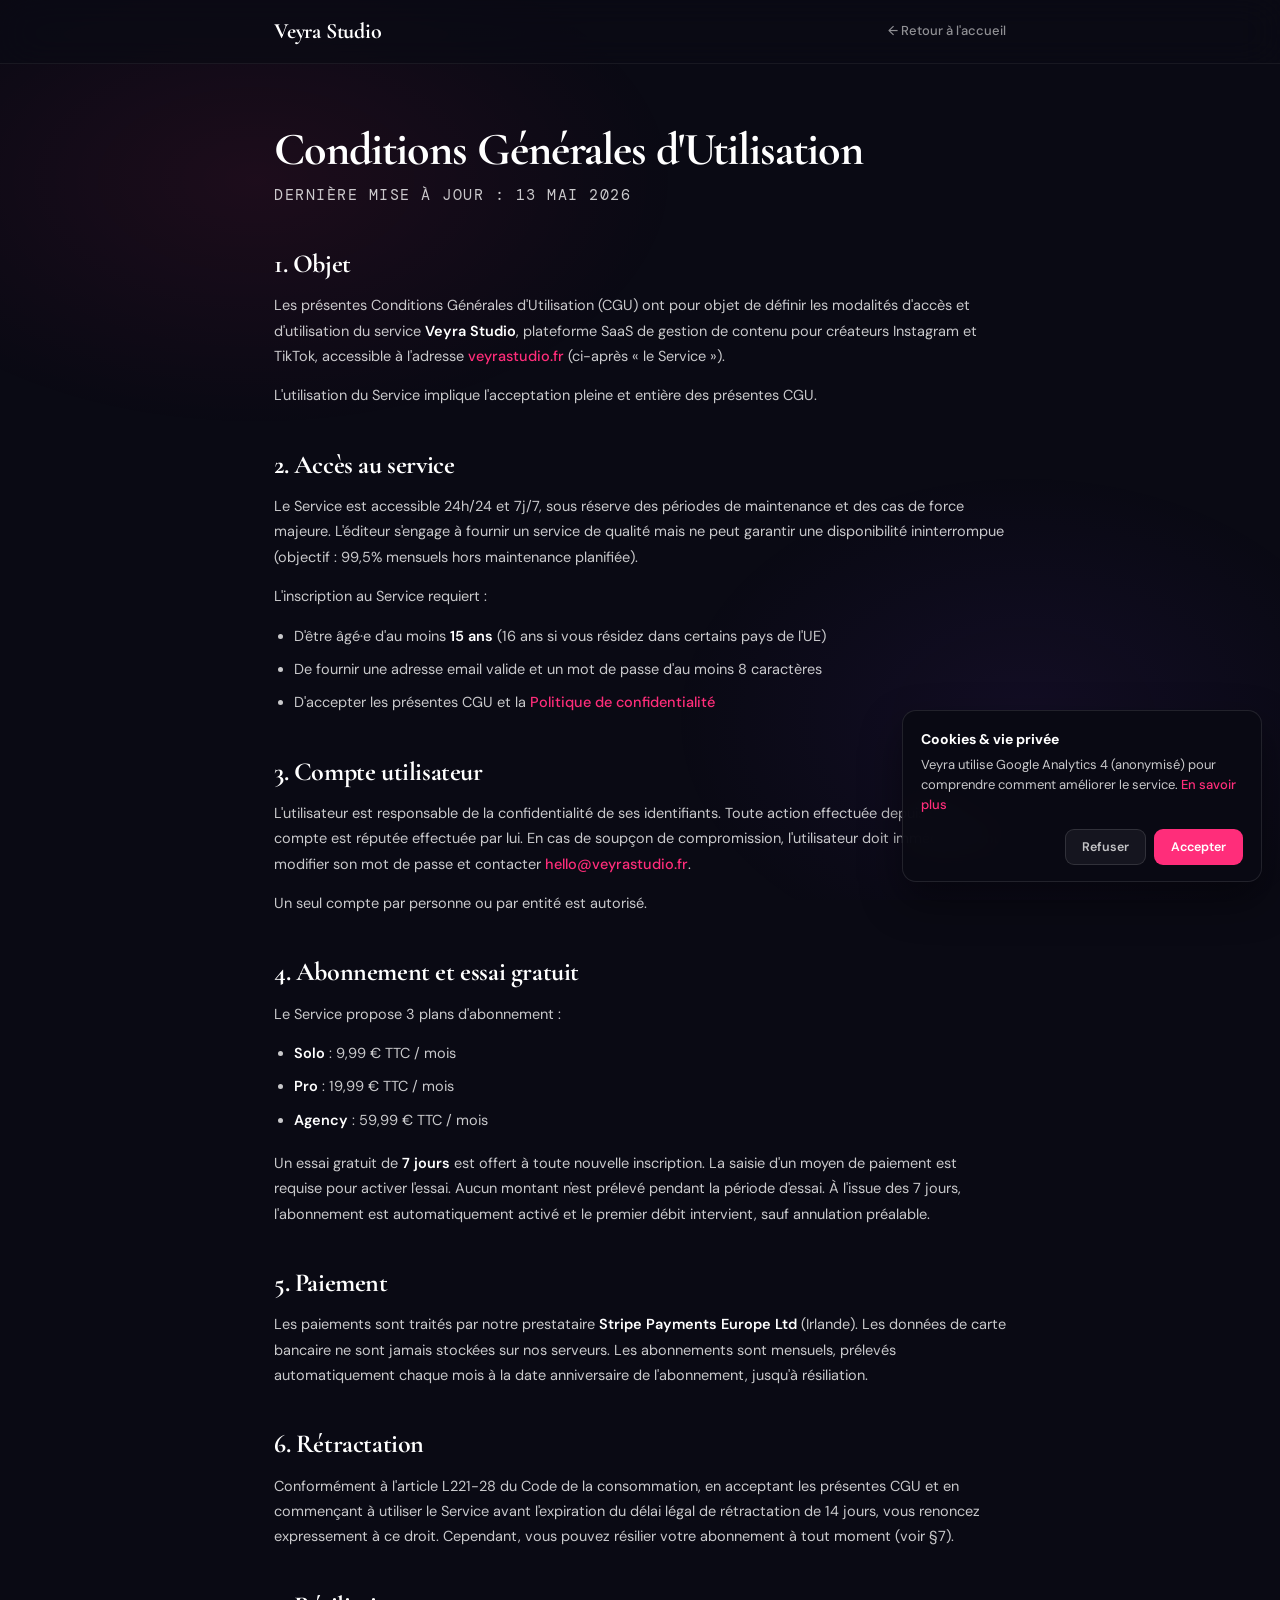
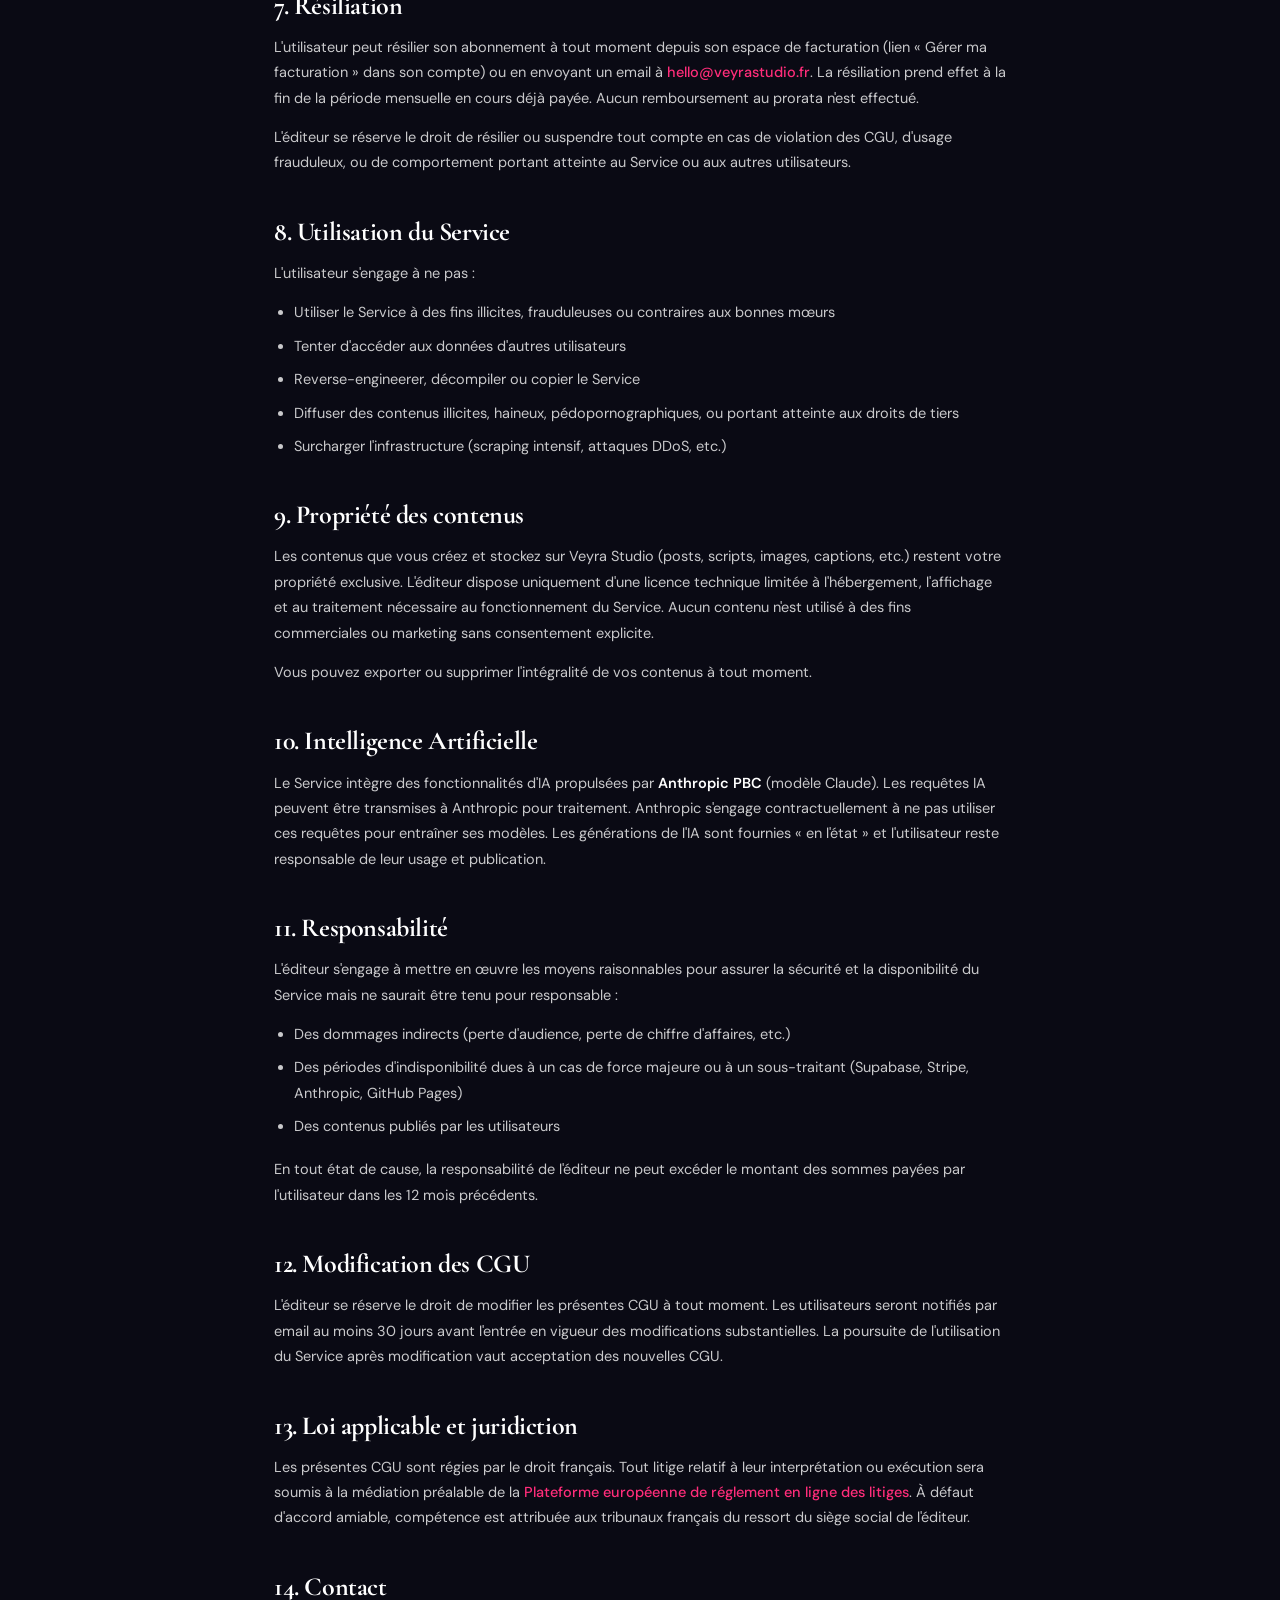
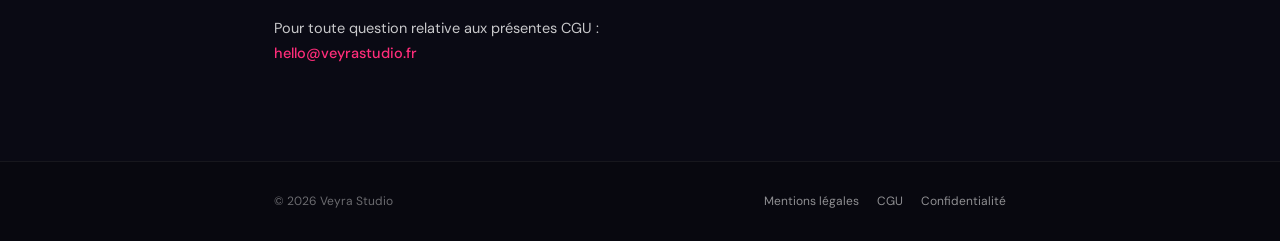
==== commit 03371a1a: "Chantier 5/5 — GA4 + RGPD cookie banner + tracking events js/tracking.js (NEW): - Holds the Google A" ====
--- a/cgu.html
+++ b/cgu.html
@@ -154,5 +154,6 @@
   </div>
 </footer>
 
+<script src="js/tracking.js?v=1"></script>
 </body>
 </html>
--- a/css/style.css
+++ b/css/style.css
@@ -163,6 +163,91 @@
 /* "Back to landing" link inside the auth card */
 .lbox-back{position:absolute;top:-32px;left:0;background:none;border:none;color:rgba(255,255,255,.5);font-size:12px;font-weight:500;font-family:'DM Sans',sans-serif;cursor:pointer;padding:6px 4px;transition:color .15s;}
 .lbox-back:hover{color:#fff;}
+
+/* ═══ ADMIN DASHBOARD ═══ */
+.adm-wrap{max-width:1100px;margin:0 auto;padding:18px 18px 100px;}
+.adm-head{display:flex;align-items:flex-end;justify-content:space-between;margin-bottom:22px;gap:18px;}
+.adm-title{font-size:22px;font-weight:800;color:var(--ink);letter-spacing:-.4px;}
+.adm-sub{font-size:12px;color:var(--muted);margin-top:3px;}
+.adm-refresh{background:#fff;border:1.5px solid var(--bord);color:var(--ink);font-size:12px;font-weight:600;padding:8px 14px;border-radius:9px;cursor:pointer;font-family:'DM Sans',sans-serif;transition:all .15s;}
+.adm-refresh:hover{background:var(--surf);}
+.adm-loading,.adm-error{padding:36px;text-align:center;font-size:13px;color:var(--muted);background:#fff;border:1px solid var(--bord);border-radius:14px;}
+.adm-error{color:#B91C1C;background:rgba(239,68,68,.06);border-color:rgba(239,68,68,.2);}
+
+/* KPI cards row */
+.adm-kpis{display:grid;grid-template-columns:repeat(4,1fr);gap:14px;margin-bottom:18px;}
+.adm-kpi{background:#fff;border:1.5px solid var(--bord);border-radius:14px;padding:18px 16px;position:relative;overflow:hidden;}
+.adm-kpi::before{content:'';position:absolute;top:0;left:0;right:0;height:3px;background:linear-gradient(90deg,var(--rose),var(--violet));}
+.adm-kpi-cyan::before  {background:linear-gradient(90deg,#06B6D4,#0E7490);}
+.adm-kpi-violet::before{background:linear-gradient(90deg,#7C3AED,#5B21B6);}
+.adm-kpi-rose::before  {background:linear-gradient(90deg,#FF2D7A,#E11D74);}
+.adm-kpi-green::before {background:linear-gradient(90deg,#10B981,#047857);}
+.adm-kpi-label{font-size:10px;font-weight:700;color:var(--muted);text-transform:uppercase;letter-spacing:1px;margin-bottom:8px;}
+.adm-kpi-value{font-family:'Cormorant Garamond',serif;font-size:34px;font-weight:700;color:var(--ink);line-height:1;letter-spacing:-1px;margin-bottom:6px;}
+.adm-kpi-tag{font-size:10px;color:var(--muted);}
+
+/* Panels (charts, tables, funnel) */
+.adm-row{display:grid;grid-template-columns:2fr 1fr;gap:14px;margin-bottom:18px;}
+.adm-panel{background:#fff;border:1.5px solid var(--bord);border-radius:14px;padding:18px 18px 14px;margin-bottom:14px;}
+.adm-panel-title{font-size:13px;font-weight:800;color:var(--ink);margin-bottom:14px;letter-spacing:-.1px;}
+.adm-chart-wrap{height:240px;position:relative;}
+
+/* Funnel */
+.adm-funnel-head{display:grid;grid-template-columns:200px 1fr 70px 100px;gap:12px;align-items:center;padding:0 4px 8px;border-bottom:1px solid var(--bord);margin-bottom:6px;}
+.adm-funnel-h{font-size:9px;font-weight:700;color:var(--muted);text-transform:uppercase;letter-spacing:.7px;text-align:right;}
+.adm-funnel-row{display:grid;grid-template-columns:200px 1fr 70px 100px;gap:12px;align-items:center;padding:10px 4px;border-bottom:1px solid var(--bord);}
+.adm-funnel-row:last-child{border-bottom:none;}
+.adm-funnel-label{font-size:13px;color:var(--ink);font-weight:600;}
+.adm-funnel-bar{height:10px;background:var(--surf);border-radius:99px;overflow:hidden;}
+.adm-funnel-fill{height:100%;background:linear-gradient(90deg,#FF2D7A,#7C3AED);border-radius:99px;transition:width .4s ease;}
+.adm-funnel-val{text-align:right;font-size:14px;font-weight:700;color:var(--ink);font-family:'DM Mono',monospace;}
+.adm-funnel-pct{text-align:right;font-size:12px;color:var(--muted);font-family:'DM Mono',monospace;}
+
+/* Table */
+.adm-table{width:100%;border-collapse:collapse;font-size:13px;}
+.adm-table th{text-align:left;font-size:9px;font-weight:700;color:var(--muted);text-transform:uppercase;letter-spacing:.7px;padding:8px 10px;border-bottom:1.5px solid var(--bord);}
+.adm-table td{padding:11px 10px;border-bottom:1px solid var(--bord);color:var(--ink);}
+.adm-table tr:last-child td{border-bottom:none;}
+.adm-cell-email{font-weight:500;}
+.adm-cell-mute{color:var(--muted);font-size:12px;}
+.adm-row-me{background:rgba(255,45,122,.025);}
+.adm-tag-me{font-size:9px;color:var(--rose);font-weight:700;background:rgba(255,45,122,.1);padding:2px 6px;border-radius:99px;margin-left:5px;vertical-align:middle;}
+.adm-table-scroll{max-height:380px;overflow-y:auto;}
+.adm-table-footnote{font-size:11px;color:var(--muted);margin-top:10px;padding-top:10px;border-top:1px solid var(--bord);}
+.adm-table-footnote code{font-family:'DM Mono',monospace;font-size:10.5px;background:var(--surf);padding:2px 5px;border-radius:4px;}
+
+/* Status badges (admin only) */
+.adm-badge{display:inline-block;font-size:10px;font-weight:700;padding:3px 9px;border-radius:99px;letter-spacing:.3px;}
+.adm-badge-rose  {background:rgba(255,45,122,.12);color:#E11D74;}
+.adm-badge-violet{background:rgba(124,58,237,.12);color:#6D28D9;}
+.adm-badge-amber {background:rgba(245,158,11,.12);color:#B45309;}
+.adm-badge-mute  {background:rgba(107,114,128,.12);color:#4B5563;}
+
+/* Create-user form */
+.adm-form{display:grid;grid-template-columns:2fr 2fr 1.5fr auto;gap:8px;}
+.adm-form input{padding:10px 12px;border:1.5px solid var(--bord);border-radius:9px;font-family:'DM Sans',sans-serif;font-size:13px;outline:none;background:#fff;color:var(--ink);}
+.adm-form input:focus{border-color:var(--rose);}
+.adm-form button{padding:10px 18px;background:var(--rose);color:#fff;border:none;border-radius:9px;font-size:13px;font-weight:700;font-family:'DM Sans',sans-serif;cursor:pointer;transition:opacity .18s;}
+.adm-form button:hover{opacity:.9;}
+.adm-form button:disabled{opacity:.5;cursor:not-allowed;}
+
+/* Dark mode admin */
+body.dark .adm-title,body.dark .adm-kpi-value,body.dark .adm-funnel-label,body.dark .adm-funnel-val,body.dark .adm-table td,body.dark .adm-panel-title{color:#F0F0F0;}
+body.dark .adm-kpi,body.dark .adm-panel,body.dark .adm-loading,body.dark .adm-form input{background:#1A1A2E;border-color:#2A2A3A;color:#F0F0F0;}
+body.dark .adm-refresh{background:#1A1A2E;border-color:#2A2A3A;color:#F0F0F0;}
+body.dark .adm-funnel-bar{background:#0D0D1A;}
+body.dark .adm-table-footnote code{background:#0D0D1A;color:#FFC1D8;}
+body.dark .adm-badge-rose  {background:rgba(255,45,122,.2);color:#FFC1D8;}
+body.dark .adm-badge-violet{background:rgba(124,58,237,.25);color:#C4B5FD;}
+body.dark .adm-badge-amber {background:rgba(245,158,11,.25);color:#FCD34D;}
+body.dark .adm-badge-mute  {background:rgba(107,114,128,.25);color:#D1D5DB;}
+
+@media (max-width:760px){
+  .adm-kpis{grid-template-columns:repeat(2,1fr);}
+  .adm-row{grid-template-columns:1fr;}
+  .adm-funnel-head,.adm-funnel-row{grid-template-columns:120px 1fr 50px 60px;}
+  .adm-form{grid-template-columns:1fr;}
+}
 
 /* ═══ LEGAL PAGES (mentions / CGU / privacy) ═══ */
 body.legal-body{background:var(--dark);color:#F0F0F0;font-family:'DM Sans',sans-serif;-webkit-font-smoothing:antialiased;}
@@ -199,6 +284,23 @@
   .legal-main h2{font-size:21px;}
   .legal-table{font-size:12px;}
   .legal-footer .legal-wrap{flex-direction:column;gap:12px;text-align:center;}
+}
+
+/* ═══ COOKIE CONSENT BANNER (RGPD) ═══ */
+#cookie-banner{position:fixed;bottom:18px;right:18px;width:360px;max-width:calc(100vw - 36px);padding:18px 18px 16px;background:rgba(10,10,20,.95);backdrop-filter:blur(20px);-webkit-backdrop-filter:blur(20px);border:1.5px solid rgba(255,255,255,.1);border-radius:14px;box-shadow:0 18px 42px rgba(0,0,0,.45);color:#fff;font-family:'DM Sans',sans-serif;z-index:9998;display:none;flex-direction:column;gap:14px;opacity:0;transform:translateY(12px);transition:opacity .25s,transform .25s;}
+#cookie-banner.show{opacity:1;transform:translateY(0);}
+.cb-text{font-size:13px;line-height:1.55;color:rgba(255,255,255,.78);}
+.cb-text strong{display:block;color:#fff;font-size:14px;margin-bottom:4px;}
+.cb-text a{color:var(--rose);text-decoration:none;font-weight:500;}
+.cb-text a:hover{text-decoration:underline;}
+.cb-actions{display:flex;gap:8px;justify-content:flex-end;}
+.cb-btn{padding:9px 16px;border-radius:9px;font-size:12.5px;font-weight:600;font-family:'DM Sans',sans-serif;cursor:pointer;border:1.5px solid transparent;transition:all .15s;}
+.cb-btn-decline{background:rgba(255,255,255,.05);border-color:rgba(255,255,255,.12);color:rgba(255,255,255,.75);}
+.cb-btn-decline:hover{background:rgba(255,255,255,.08);color:#fff;}
+.cb-btn-accept{background:var(--rose);color:#fff;}
+.cb-btn-accept:hover{opacity:.92;}
+@media (max-width:560px){
+  #cookie-banner{left:18px;right:18px;width:auto;bottom:12px;}
 }
 
 /* App-only UI elements must NEVER bleed onto the public landing */
